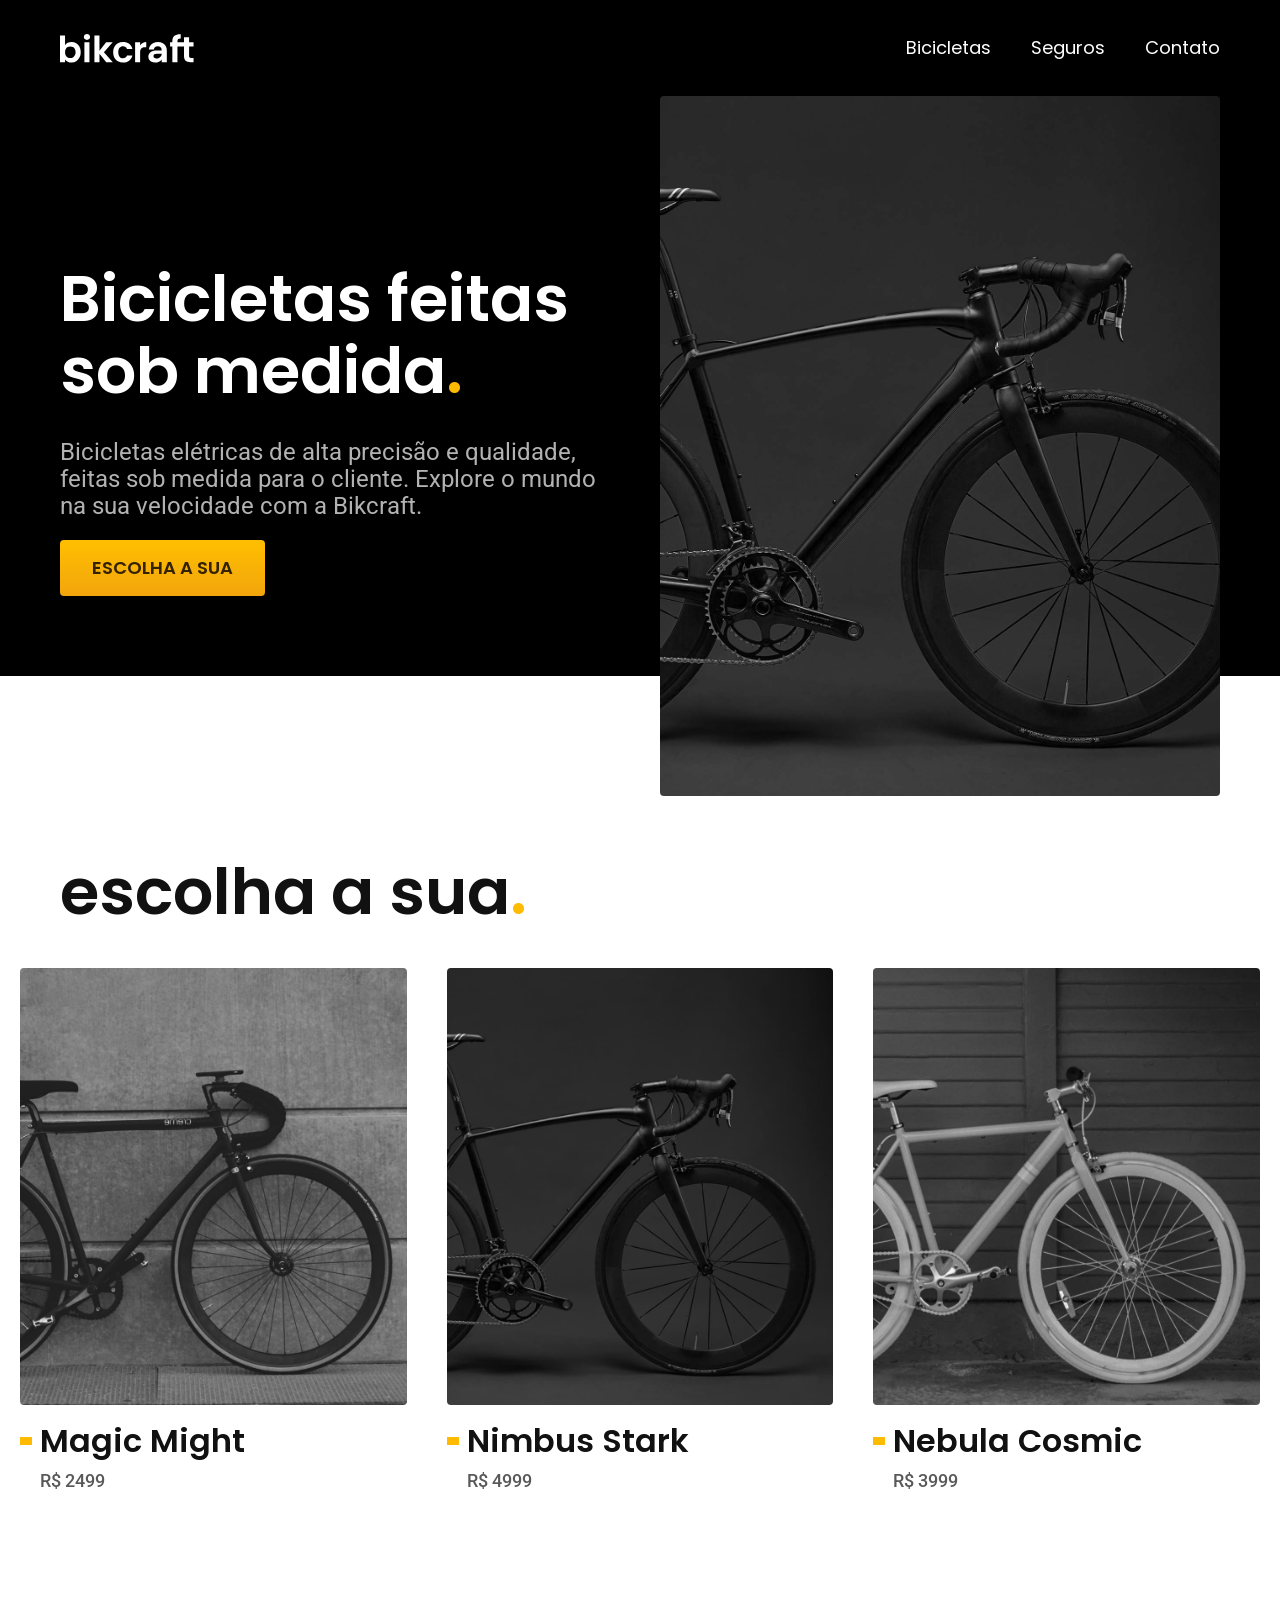
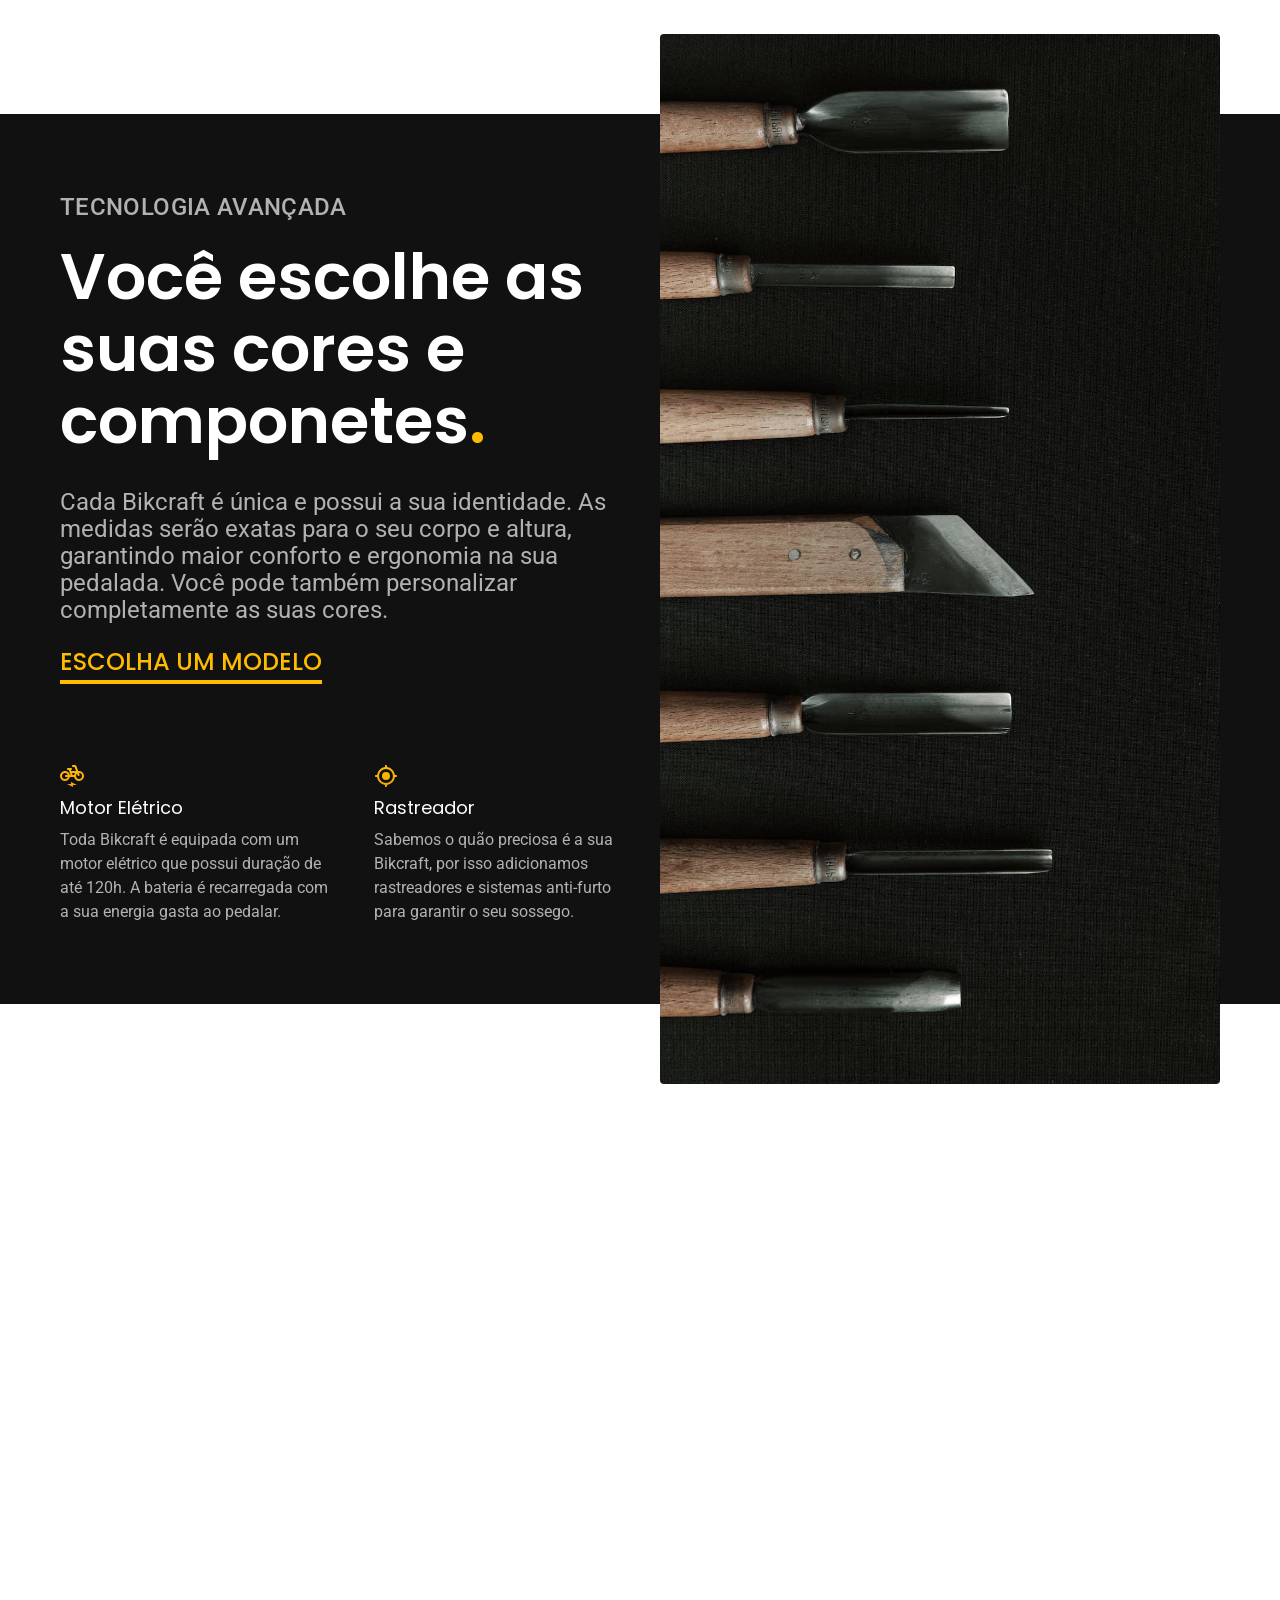
==== index.html @ 35b31c4a "algumas estilizacoes a mais e criacao de container + parte de tecnologia" ====
<!DOCTYPE html>
<html lang="pt-br">

<head>
  <meta charset="UTF-8">
  <meta name="viewport" content="width=device-width, initial-scale=1.0">
  <title>Bikcraft - Projeto Final</title>
  <meta name="description" content="Bicicletas elétricas de alta precisão e qualidade,  feitas sob medida para o cliente. Explore o mundo na sua velocidade com a Bikcraft.">
  <link rel="stylesheet" href="./css/style.css">
  <link rel="preconnect" href="https://fonts.googleapis.com">
  <link rel="preconnect" href="https://fonts.gstatic.com" crossorigin>
  <link href="https://fonts.googleapis.com/css2?family=Poppins:wght@400;600&family=Roboto:wght@400;500&display=swap" rel="stylesheet">
</head>

<body>
  <header class="header-bg">
    <div class="header container">
      <a href="./">
        <img src="./img/bikcraft.svg" alt="Bikcraft">
      </a>
      <nav aria-label="primaria">
        <ul class="header-menu font-1-m cor-0">
          <li><a href="./bicicletas.html">Bicicletas</a></li>
          <li><a href="./seguros.html">Seguros</a></li>
          <li><a href="./contato.html">Contato</a></li>
        </ul>
      </nav>
    </div>
  </header>
  <main class="introducao-bg">
    <div class="introducao container">
      <div class="introducao-conteudo">
        <h1 class="font-1-xxl cor-0">Bicicletas feitas sob medida<span class="cor-p1">.</span></h1>
        <p class="font-2-l cor-5">Bicicletas elétricas de alta precisão e qualidade, feitas sob medida para o cliente. Explore o mundo na sua velocidade com a Bikcraft.</p>
        <a class="botao" href="./bicicletas.html">Escolha a sua</a>
      </div>
      <div>
        <img src="./img/fotos/introducao.jpg" alt="Bicicleta eletrica preta">
      </div>
    </div>
  </main>
  <article class="bicicletas-lista">
    <h2 class="container font-1-xxl">escolha a sua<span class="cor-p1">.</span></h2>
    <ul>
      <li>
        <a href="./bicicletas/magic.html">
          <img src="/img/bicicletas/magic-home.jpg" alt="Bicicleta preta">
          <h3 class="font-1-xl">Magic Might</h3>
          <span class="font-2-m cor-8">R$ 2499</span>
        </a>
      </li>
      <li>
        <a href="./bicicletas/nimbus.html">
          <img src="/img/bicicletas/nimbus-home.jpg" alt="Bicicleta preta">
          <h3 class="font-1-xl">Nimbus Stark</h3>
          <span class="font-2-m cor-8">R$ 4999</span>
        </a>
      </li>
      <li>
        <a href="./bicicletas/nebula.html">
          <img src="/img/bicicletas/nebula-home.jpg" alt="Bicicleta branca">
          <h3 class="font-1-xl">Nebula Cosmic</h3>
          <span class="font-2-m cor-8">R$ 3999</span>
        </a>
      </li>
    </ul>
  </article>
  <article class="tecnologia-bg">
    <div class="tecnologia container">
      <div class="tecnologia-conteudo">
        <span class="font-2-l-b cor-5">Tecnologia avançada</span>
        <h2 class="font-1-xxl cor-0">Você escolhe as suas cores e componetes<span class="cor-p1">.</span></h2>
        <p class="font-2-l cor-5">Cada Bikcraft é única e possui a sua identidade. As medidas serão exatas para o seu corpo e altura, garantindo maior conforto e ergonomia na sua pedalada. Você pode também personalizar completamente as suas cores.</p>
        <a class="link" href="./bicicletas.html">Escolha um modelo</a>
        <div class="tecnologia-vantagens">
        <div>
          <img src="./img/icones/eletrica.svg" alt="">
          <h3 class="font-1-m cor-0">Motor Elétrico</h3>
          <p class="font-2-s cor-5">Toda Bikcraft é equipada com um motor elétrico que possui duração de até 120h. A bateria é recarregada com a sua energia gasta ao pedalar.</p>
        </div>
        <div>
          <img src="./img/icones/rastreador.svg" alt="">
          <h3 class="font-1-m cor-0">Rastreador</h3>
          <p class="font-2-s cor-5">Sabemos o quão preciosa é a sua Bikcraft, por isso adicionamos rastreadores e sistemas anti-furto para garantir o seu sossego.</p>
        </div>
        </div>
      </div>
      <div class="tecnologia-imagem">
        <img src="./img/fotos/tecnologia.jpg" alt="">
      </div>
    </div>

  </article>
</body>

</html>
---- css/style.css ----
@import "./global/global.css";
@import "./utilidades/tipografia.css";
@import "./utilidades/cores.css";

@import "./global/header.css";

/* Utilidades */
@import "./utilidades/componentes.css";

/* Home */
@import "./home/introducao.css";
@import "./home/tecnologia.css";

/* Bicicletas */
@import "./bicicletas/bicicletas-lista.css"
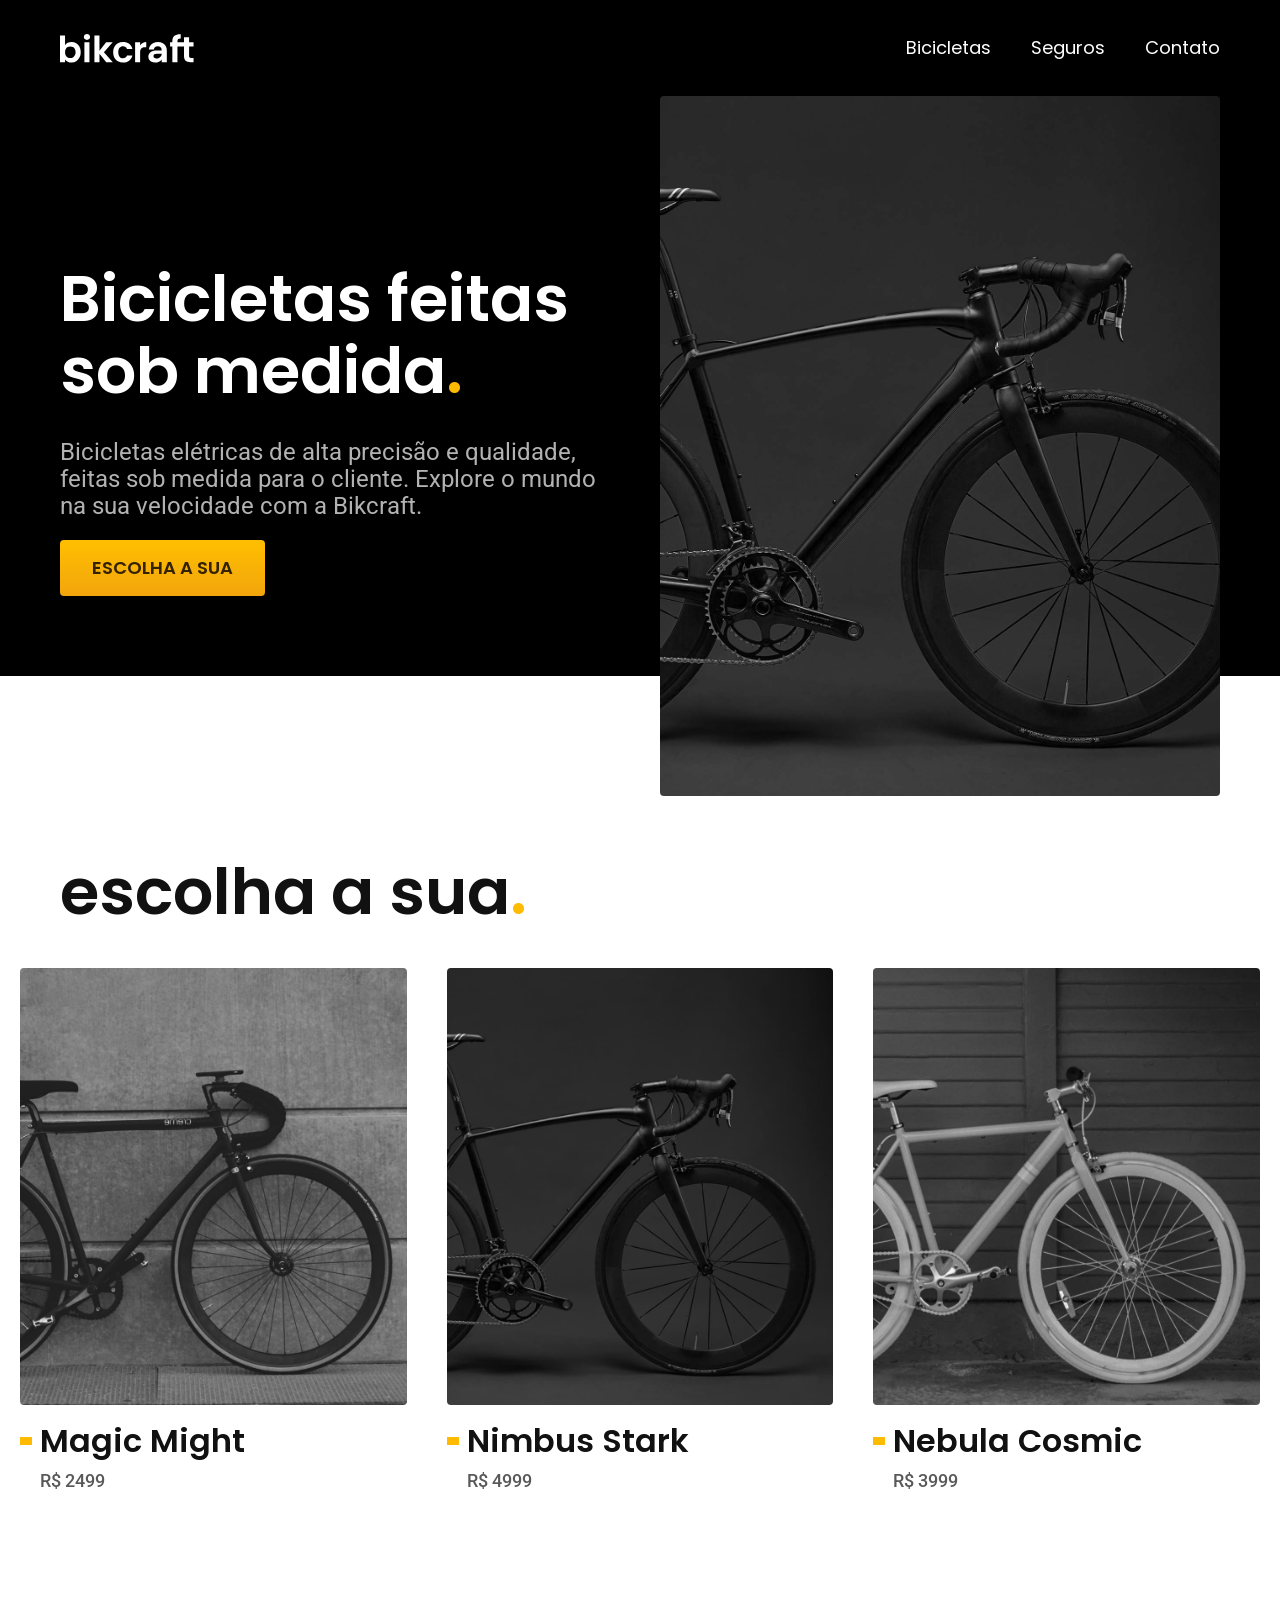
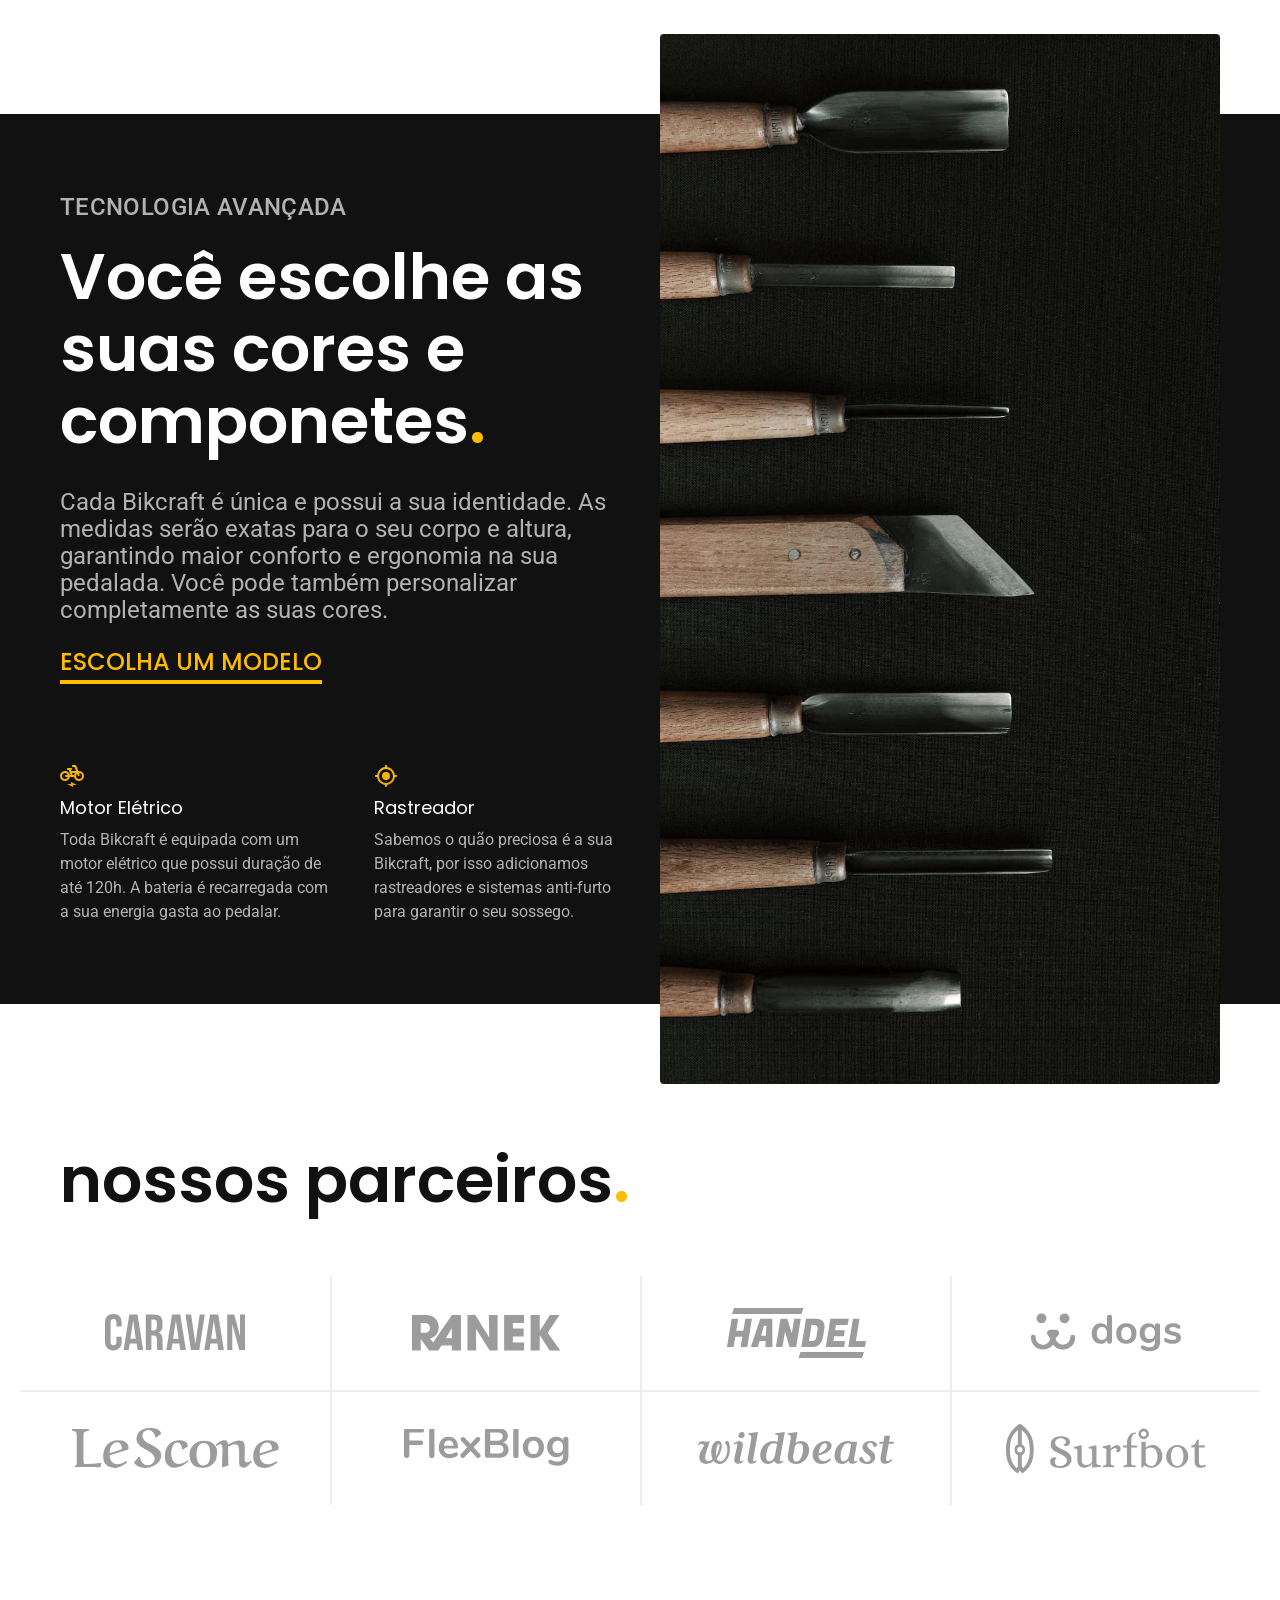
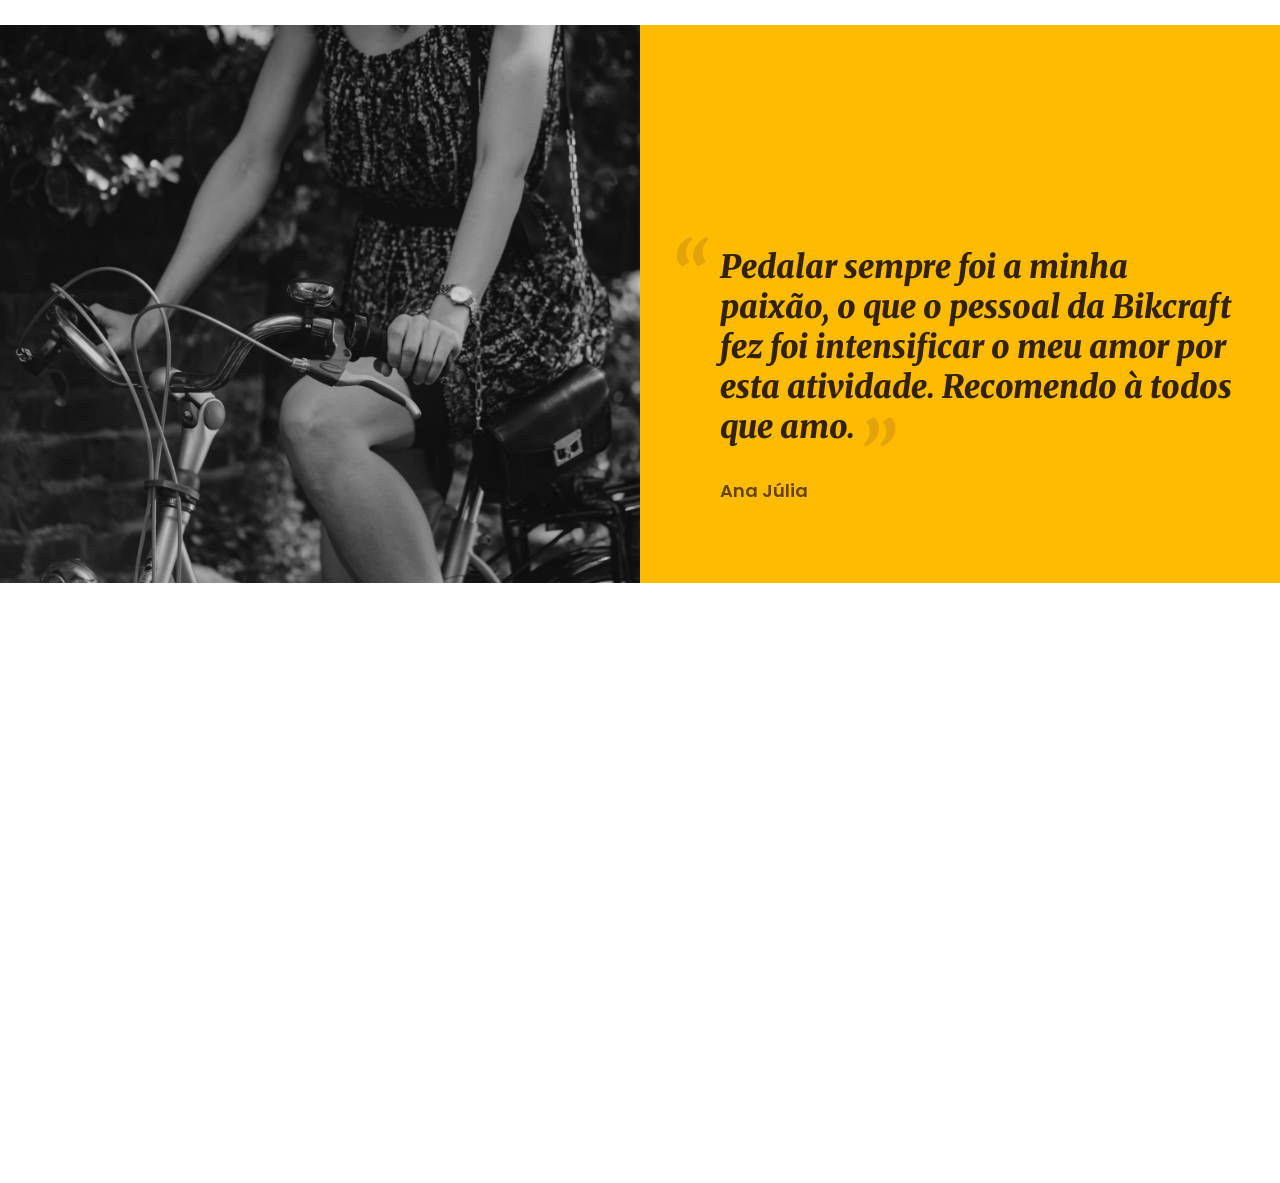
==== commit dd8a7a1f: "parceiros + depoimento" ====
--- a/index.html
+++ b/index.html
@@ -9,7 +9,7 @@
   <link rel="stylesheet" href="./css/style.css">
   <link rel="preconnect" href="https://fonts.googleapis.com">
   <link rel="preconnect" href="https://fonts.gstatic.com" crossorigin>
-  <link href="https://fonts.googleapis.com/css2?family=Poppins:wght@400;600&family=Roboto:wght@400;500&display=swap" rel="stylesheet">
+  <link href="https://fonts.googleapis.com/css2?family=Poppins:wght@400;600&family=Roboto:wght@400;500&family=Merriweather:ital,opsz,wght@1,18..144,900&display=swap" rel="stylesheet">
 </head>
 
 <body>
@@ -73,24 +73,47 @@
         <p class="font-2-l cor-5">Cada Bikcraft é única e possui a sua identidade. As medidas serão exatas para o seu corpo e altura, garantindo maior conforto e ergonomia na sua pedalada. Você pode também personalizar completamente as suas cores.</p>
         <a class="link" href="./bicicletas.html">Escolha um modelo</a>
         <div class="tecnologia-vantagens">
-        <div>
-          <img src="./img/icones/eletrica.svg" alt="">
-          <h3 class="font-1-m cor-0">Motor Elétrico</h3>
-          <p class="font-2-s cor-5">Toda Bikcraft é equipada com um motor elétrico que possui duração de até 120h. A bateria é recarregada com a sua energia gasta ao pedalar.</p>
-        </div>
-        <div>
-          <img src="./img/icones/rastreador.svg" alt="">
-          <h3 class="font-1-m cor-0">Rastreador</h3>
-          <p class="font-2-s cor-5">Sabemos o quão preciosa é a sua Bikcraft, por isso adicionamos rastreadores e sistemas anti-furto para garantir o seu sossego.</p>
-        </div>
+          <div>
+            <img src="./img/icones/eletrica.svg" alt="">
+            <h3 class="font-1-m cor-0">Motor Elétrico</h3>
+            <p class="font-2-s cor-5">Toda Bikcraft é equipada com um motor elétrico que possui duração de até 120h. A bateria é recarregada com a sua energia gasta ao pedalar.</p>
+          </div>
+          <div>
+            <img src="./img/icones/rastreador.svg" alt="">
+            <h3 class="font-1-m cor-0">Rastreador</h3>
+            <p class="font-2-s cor-5">Sabemos o quão preciosa é a sua Bikcraft, por isso adicionamos rastreadores e sistemas anti-furto para garantir o seu sossego.</p>
+          </div>
         </div>
       </div>
       <div class="tecnologia-imagem">
         <img src="./img/fotos/tecnologia.jpg" alt="">
       </div>
     </div>
-
   </article>
+  <section class="parceiros" aria-label="Nossos Parceiros">
+    <h2 class="container font-1-xxl">nossos parceiros<span class="cor-p1">.</span></h2>
+    <ul>
+      <li><img src="./img/parceiros/caravan.svg" alt="caravan"></li>
+      <li><img src="./img/parceiros/ranek.svg" alt="ranek"></li>
+      <li><img src="./img/parceiros/handel.svg" alt="handel"></li>
+      <li><img src="./img/parceiros/dogs.svg" alt="dogs"></li>
+      <li><img src="./img/parceiros/lescone.svg" alt="lescone."></li>
+      <li><img src="./img/parceiros/flexblog.svg" alt="flexblog"></li>
+      <li><img src="./img/parceiros/wildbeast.svg" alt="wildbeast"></li>
+      <li><img src="./img/parceiros/surfbot.svg" alt="surfbot"></li>
+    </ul>
+  </section>
+  <section class="depoimento" aria-label="Depoimento">
+    <div>
+      <img src="./img/fotos/depoimento.jpg" alt="Pessoa pedalando uma bicicleta bikcraft">
+    </div>
+    <div class="depoimento-conteudo">
+      <blockquote class="font-1-xl cor-p5">
+        <p>Pedalar sempre foi a minha paixão, o que o pessoal da Bikcraft fez foi intensificar o meu amor por esta atividade. Recomendo à todos que amo.</p>
+      </blockquote>
+      <span class="font-1-m-b cor-p4">Ana Júlia</span>
+    </div>
+  </section>
 </body>
 
 </html>
--- a/css/style.css
+++ b/css/style.css
@@ -10,6 +10,8 @@
 /* Home */
 @import "./home/introducao.css";
 @import "./home/tecnologia.css";
+@import "./home/parceiros.css";
+@import "./home/depoimento.css";
 
 /* Bicicletas */
-@import "./bicicletas/bicicletas-lista.css"+@import "./bicicletas/bicicletas-lista.css";
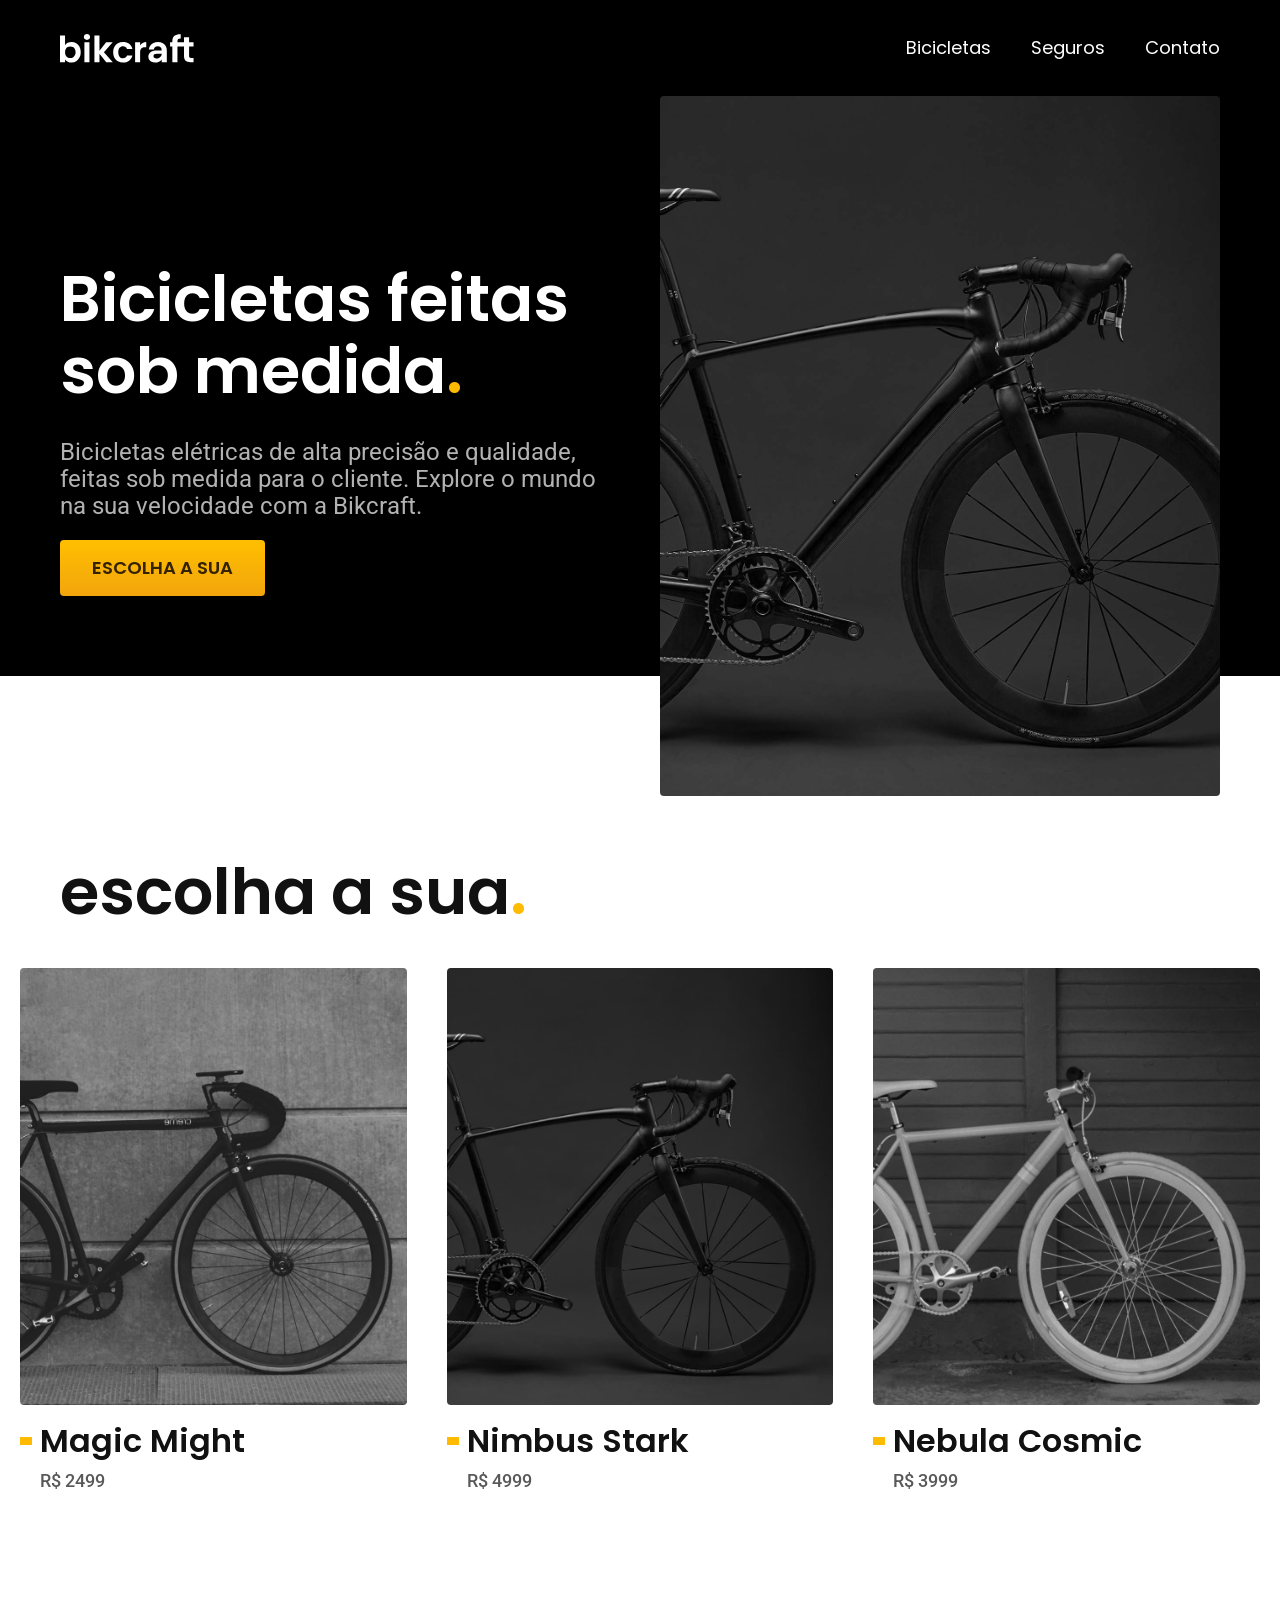
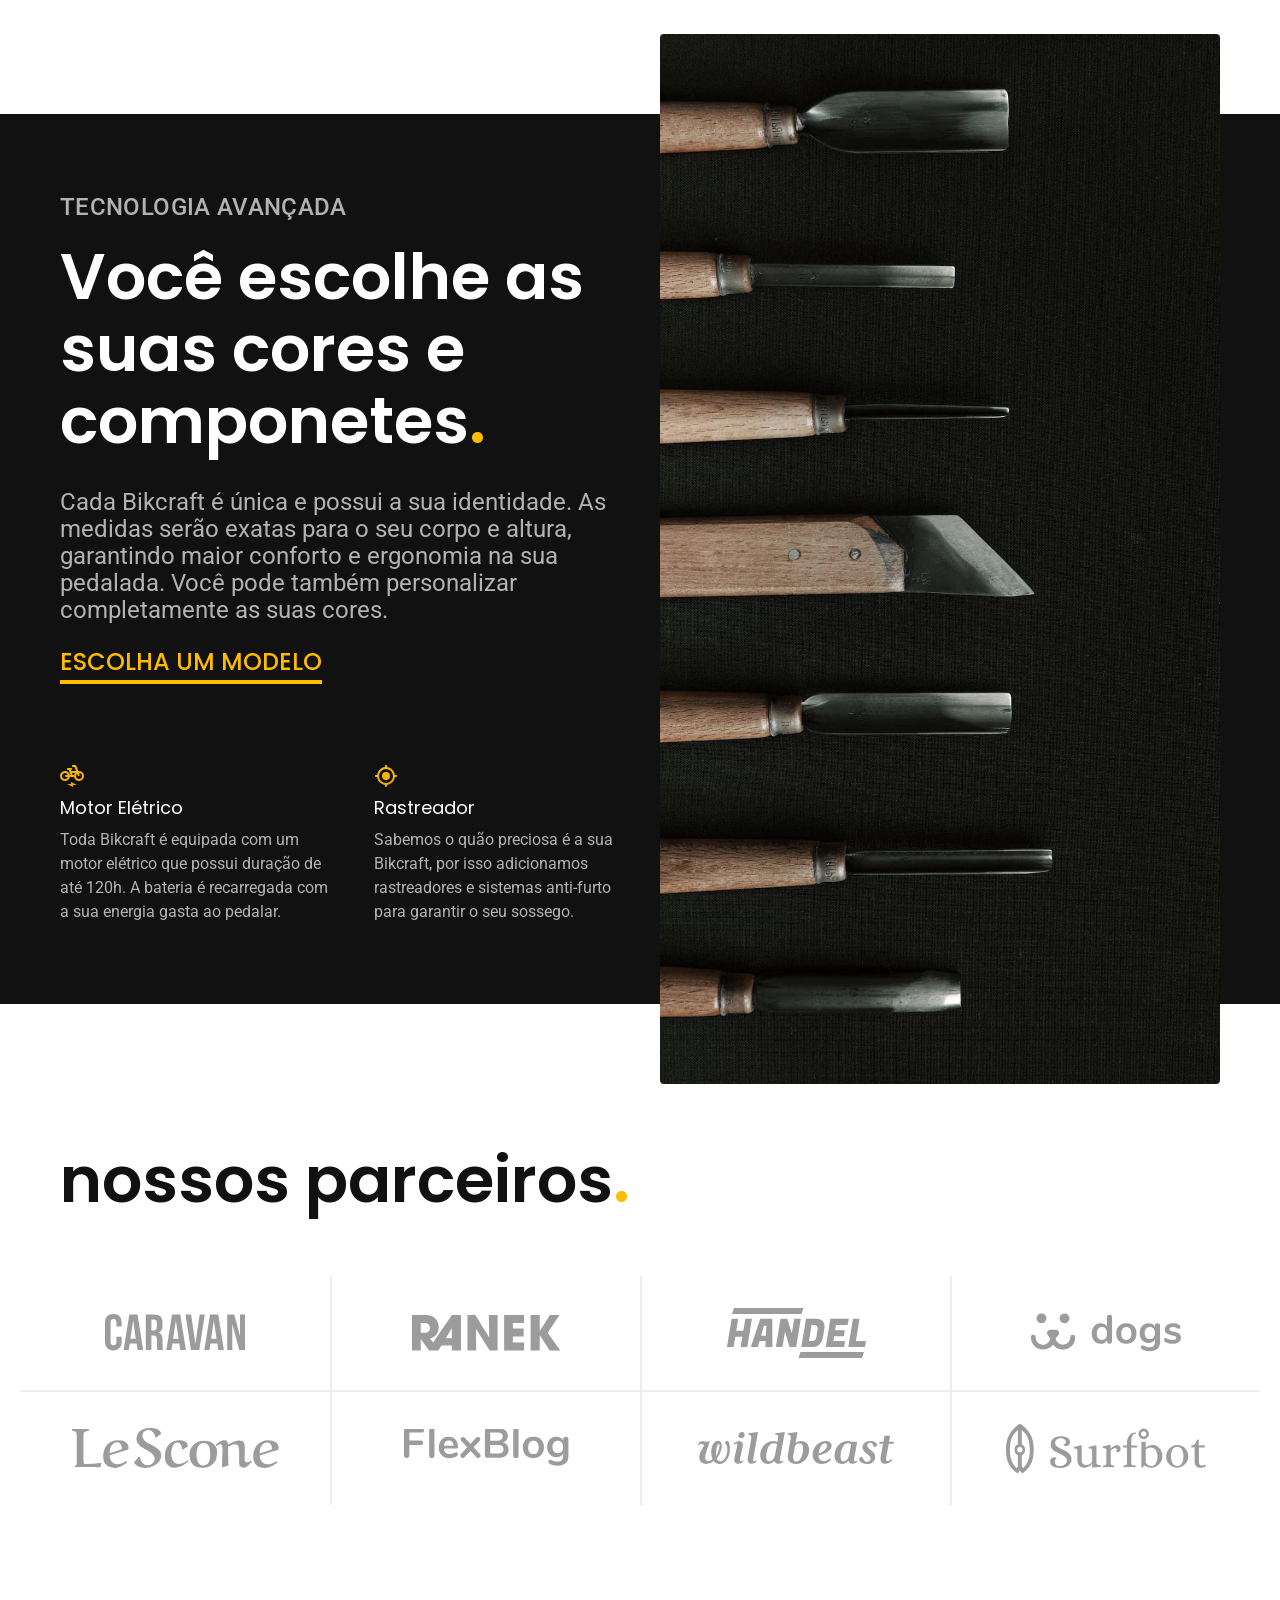
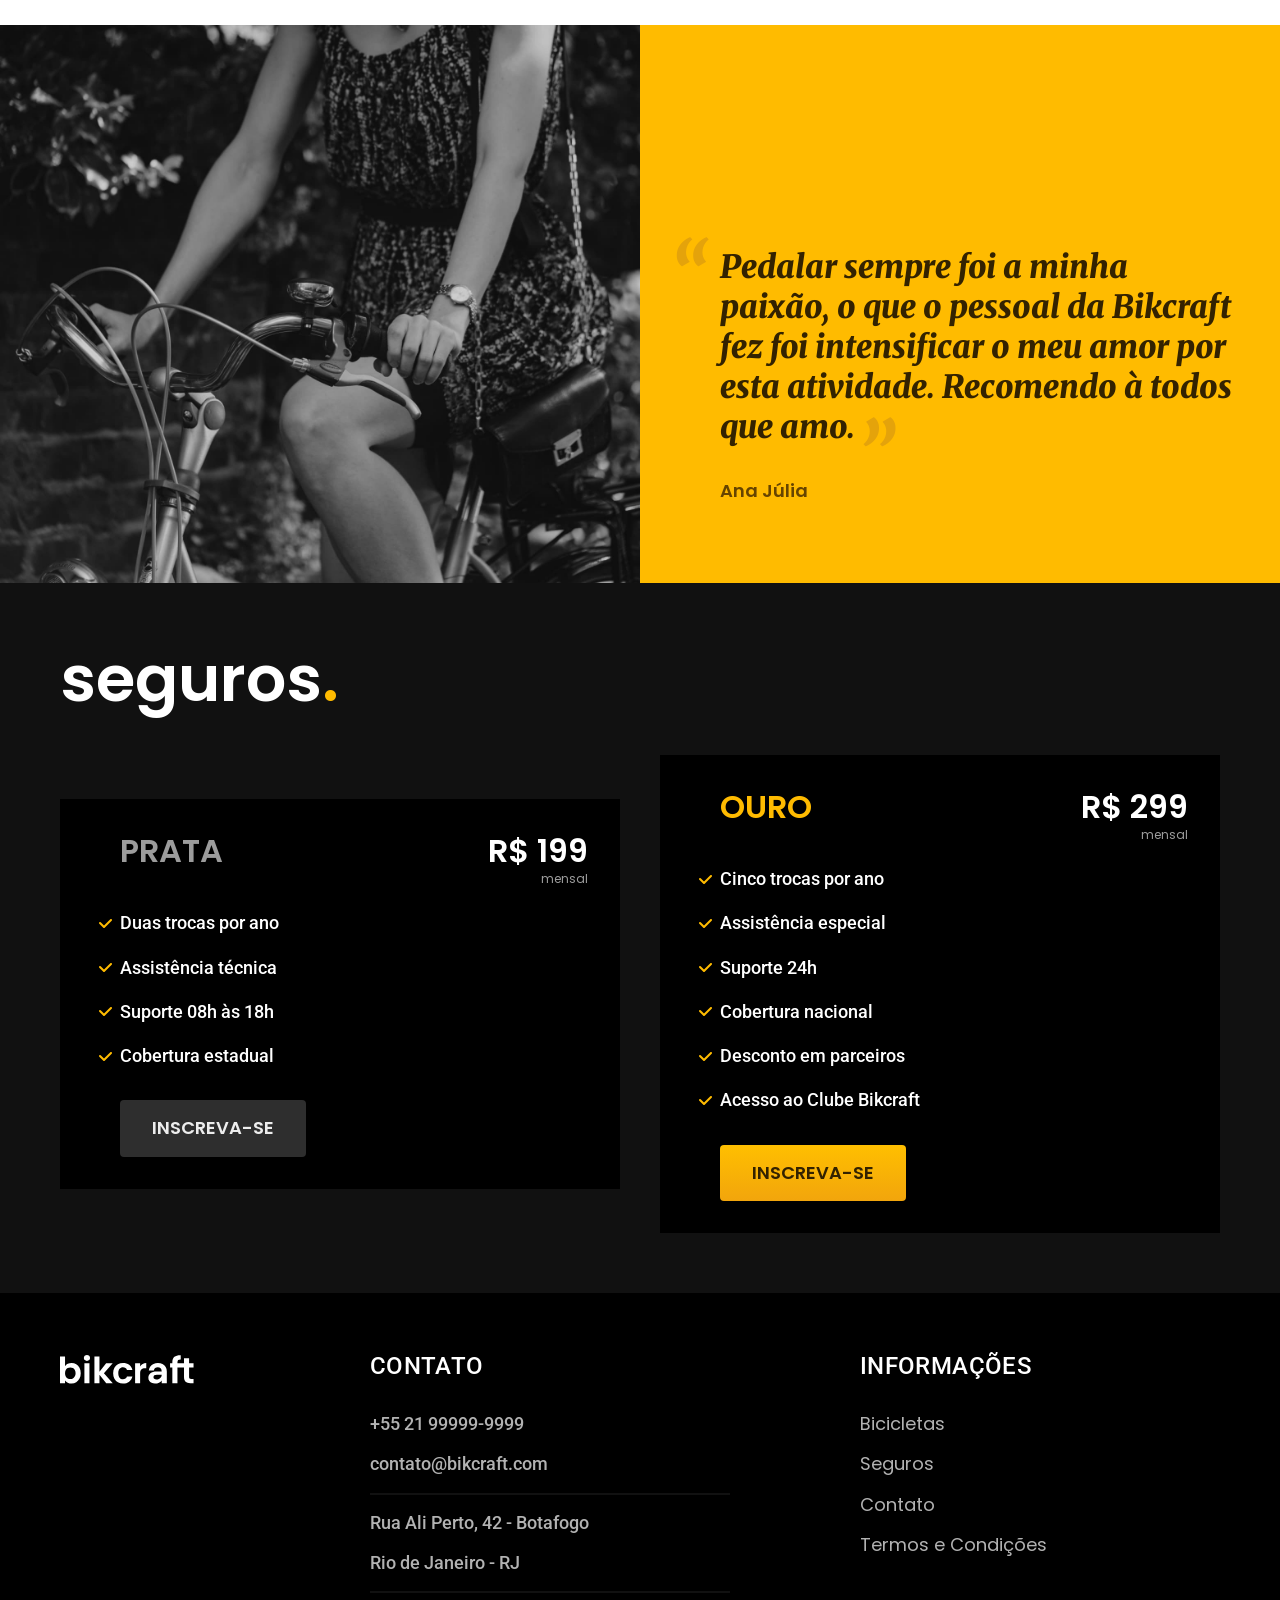
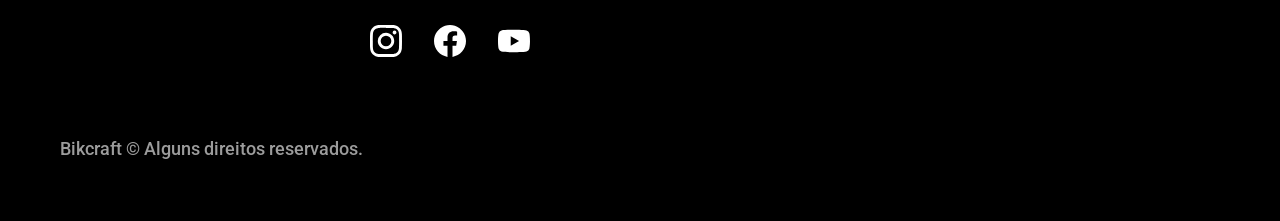
==== commit a6c59657: "finalizacao da pagina home e estilizacoes extras" ====
--- a/index.html
+++ b/index.html
@@ -114,6 +114,67 @@
       <span class="font-1-m-b cor-p4">Ana Júlia</span>
     </div>
   </section>
+  <article class="seguros-bg">
+    <div class="seguros container">
+      <h2 class="font-1-xxl cor-0">seguros<span class="cor-p1">.</span></h2>
+      <div class="seguros-item">
+        <h3 class="font-1-xl cor-6">PRATA</h3>
+        <span class="font-1-xl cor-0">R$ 199 <span class="font-1-xs cor-6">mensal</span></span>
+        <ul class="font-2-m cor-0">
+          <li>Duas trocas por ano</li>
+          <li>Assistência técnica</li>
+          <li>Suporte 08h às 18h</li>
+          <li>Cobertura estadual</li>
+        </ul>
+        <a class="botao secundario" href="./orcamento.html">Inscreva-se</a>
+      </div>
+      <div class="seguros-item">
+        <h3 class="font-1-xl cor-p1">OURO</h3>
+        <span class="font-1-xl cor-0">R$ 299 <span class="font-1-xs cor-6">mensal</span></span>
+        <ul class="font-2-m cor-0">
+          <li>Cinco trocas por ano</li>
+          <li>Assistência especial</li>
+          <li>Suporte 24h</li>
+          <li>Cobertura nacional</li>
+          <li>Desconto em parceiros</li>
+          <li>Acesso ao Clube Bikcraft</li>
+        </ul>
+        <a class="botao" href="./orcamento.html">Inscreva-se</a>
+      </div>
+    </div>
+  </article>
+  <footer class="footer-bg">
+    <div class="footer container">
+      <img src="./img/bikcraft.svg" alt="">
+      <div class="footer-contato">
+        <h3 class="font-2-l-b cor-0">Contato</h3>
+        <ul class="font-2-m cor-5">
+          <li><a href="tel:+5521999999999">+55 21 99999-9999</a></li>
+          <li><a href="mailto:contato@bikcraft.com">contato@bikcraft.com</a></li>
+          <li>Rua Ali Perto, 42 - Botafogo</li>
+          <li>Rio de Janeiro - RJ</li>
+        </ul>
+        <div class="footer-redes">
+          <a href="./"><img src="./img/redes/instagram.svg" alt=""></a>
+          <a href="./"><img src="./img/redes/facebook.svg" alt=""></a>
+          <a href="./"><img src="./img/redes/youtube.svg" alt=""></a>
+          </a>
+        </div>
+      </div>
+      <div class="footer-informacoes">
+        <h3 class="font-2-l-b cor-0">Informações</h3>
+        <nav>
+          <ul class="font-1-m cor-5">
+            <li><a href="./bicicletas.html">Bicicletas</a></li>
+            <li><a href="./seguros.html">Seguros</a></li>
+            <li><a href="./contato.html">Contato</a></li>
+            <li><a href="./termos.html">Termos e Condições</a></li>
+          </ul>
+        </nav>
+      </div>
+      <p class="footer-copy font-2-m cor-6">Bikcraft © Alguns direitos reservados.</p>
+    </div>
+  </footer>
 </body>
 
 </html>
--- a/css/style.css
+++ b/css/style.css
@@ -3,6 +3,7 @@
 @import "./utilidades/cores.css";
 
 @import "./global/header.css";
+@import "./global/footer.css";
 
 /* Utilidades */
 @import "./utilidades/componentes.css";
@@ -15,3 +16,6 @@
 
 /* Bicicletas */
 @import "./bicicletas/bicicletas-lista.css";
+
+/* Seguros */
+@import "./seguros/seguros.css";
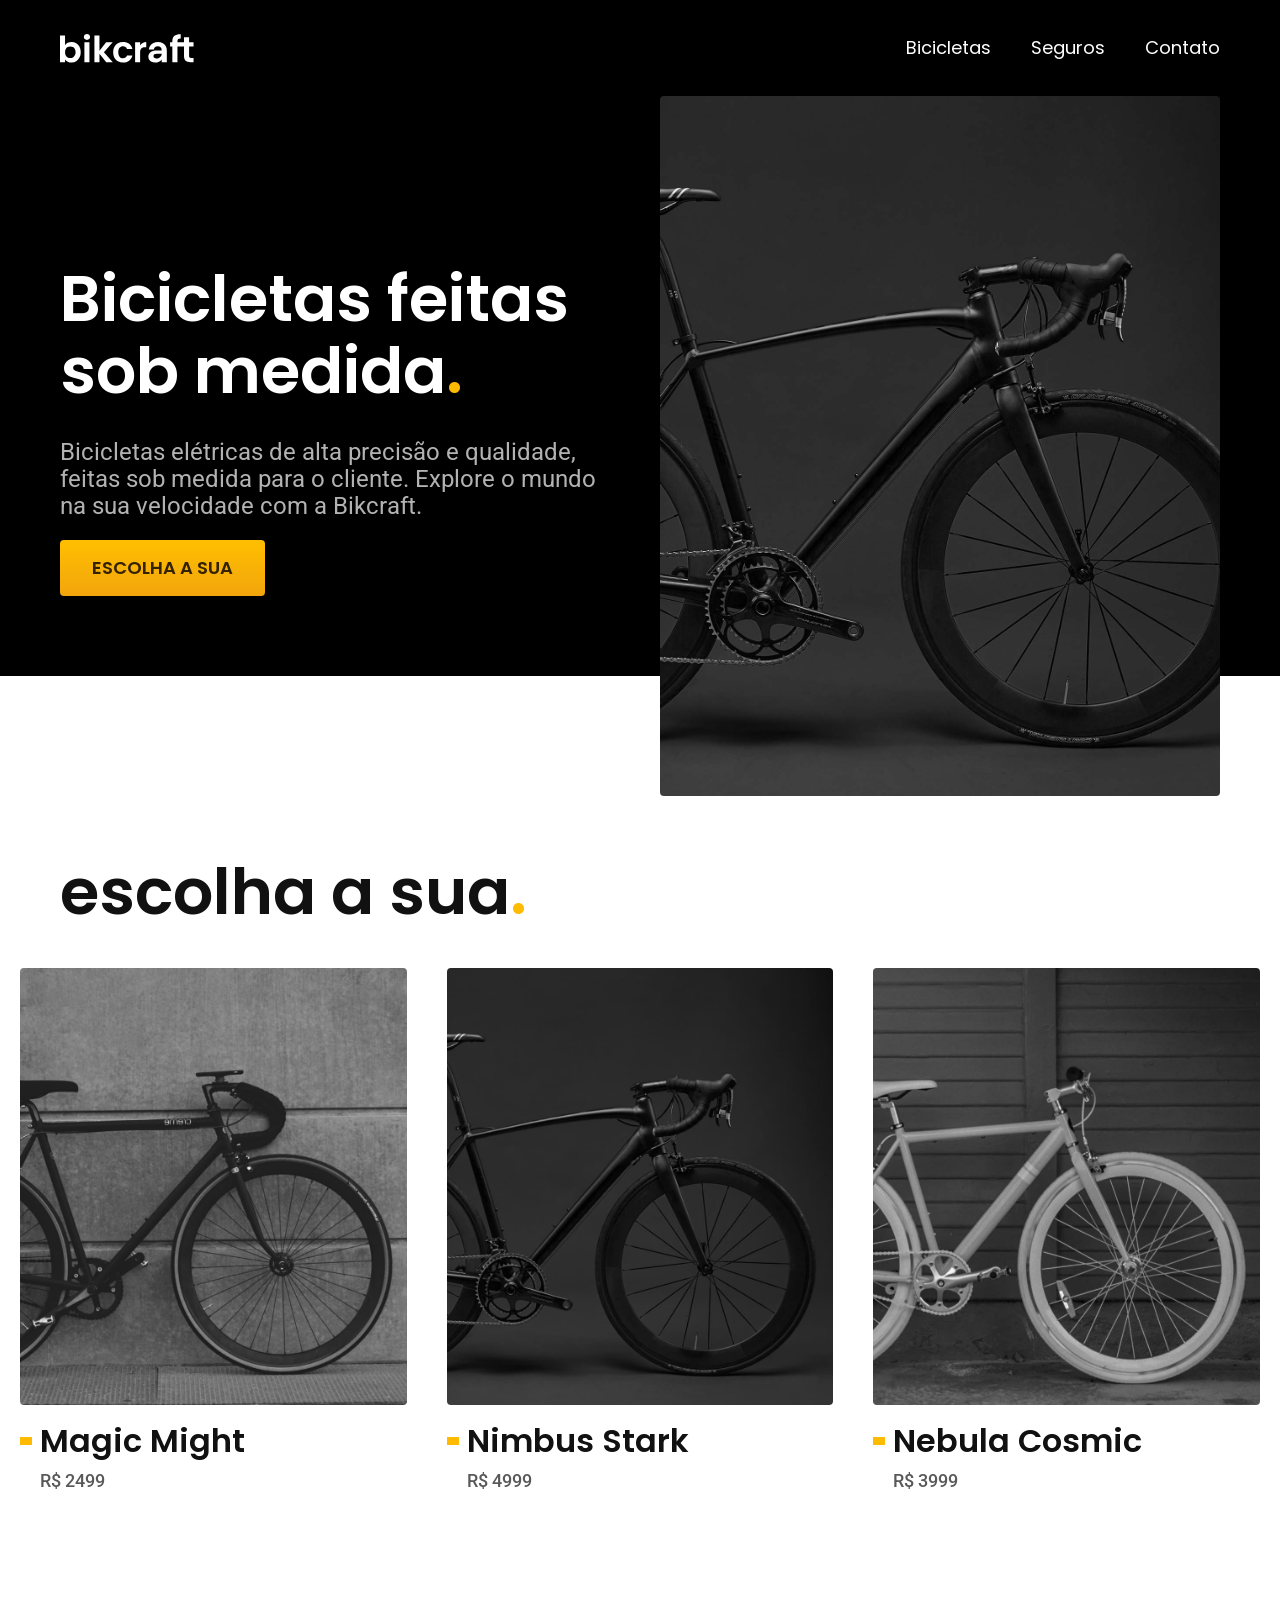
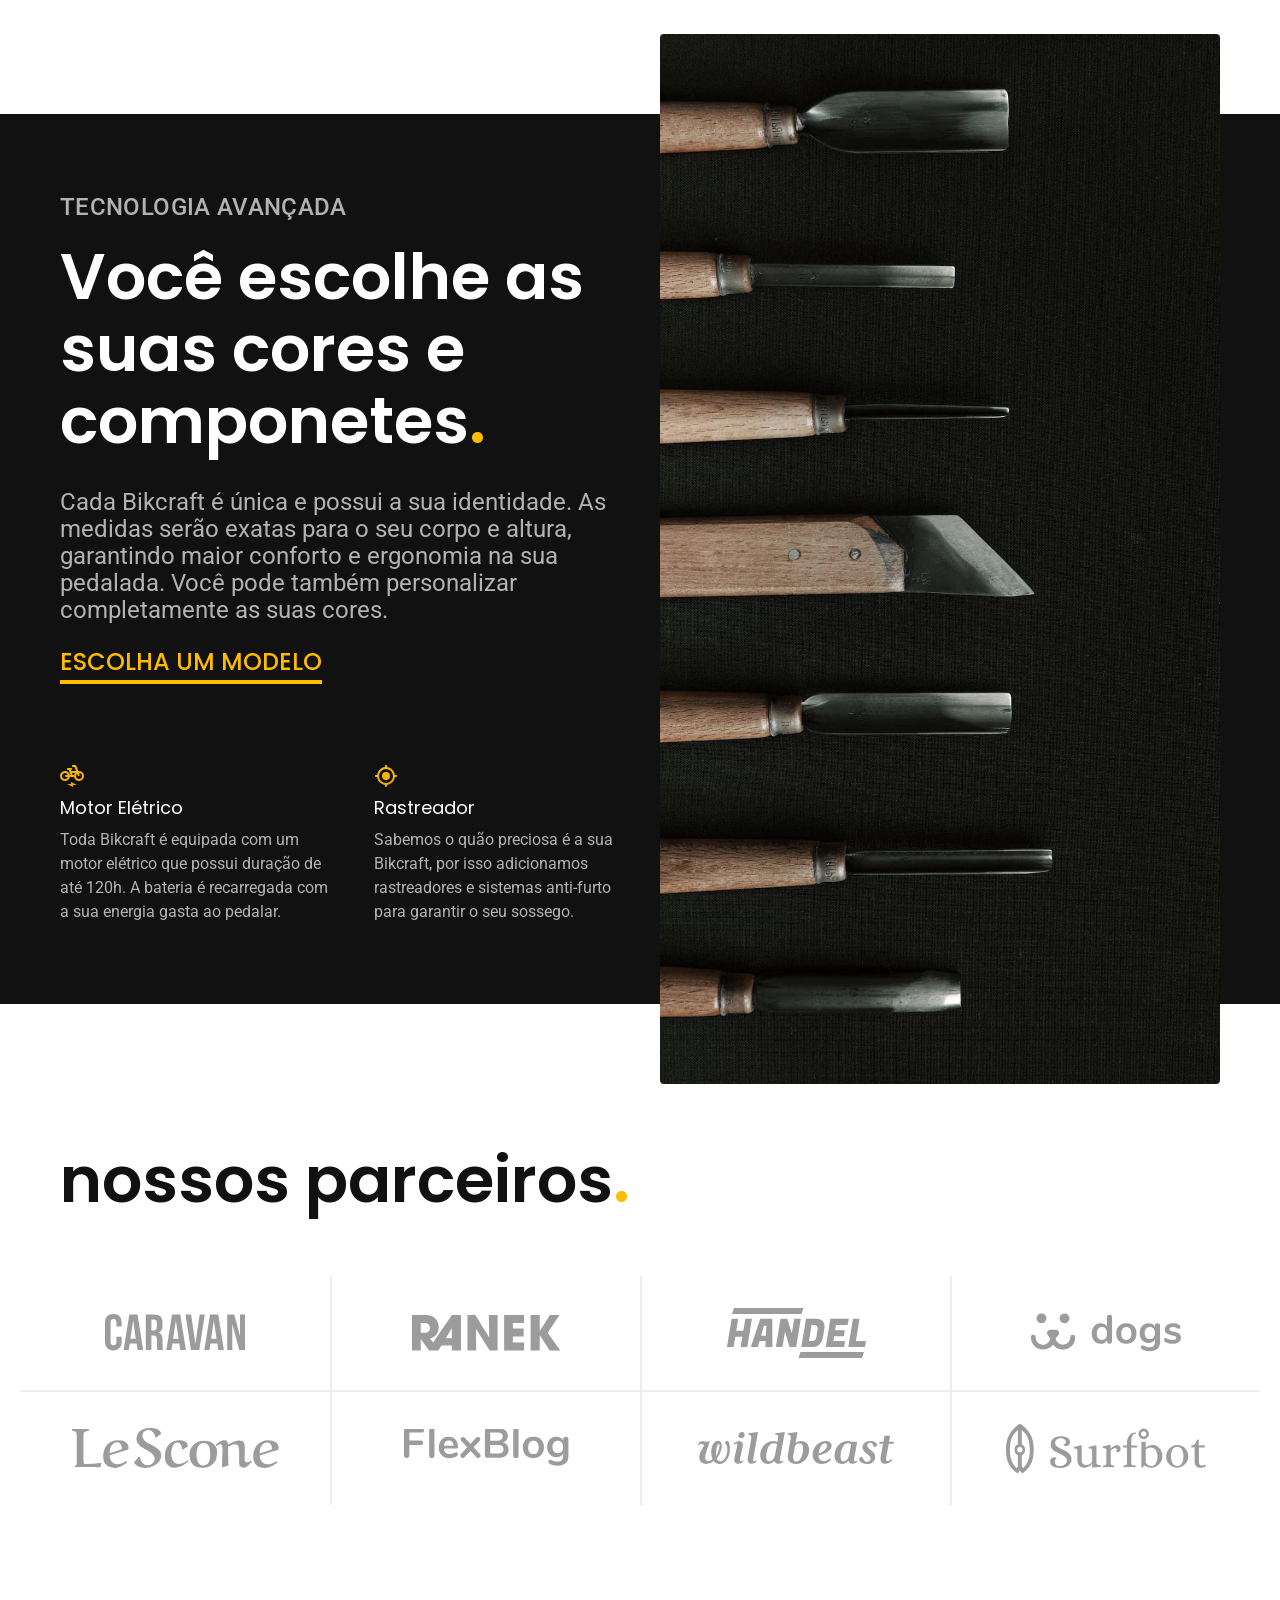
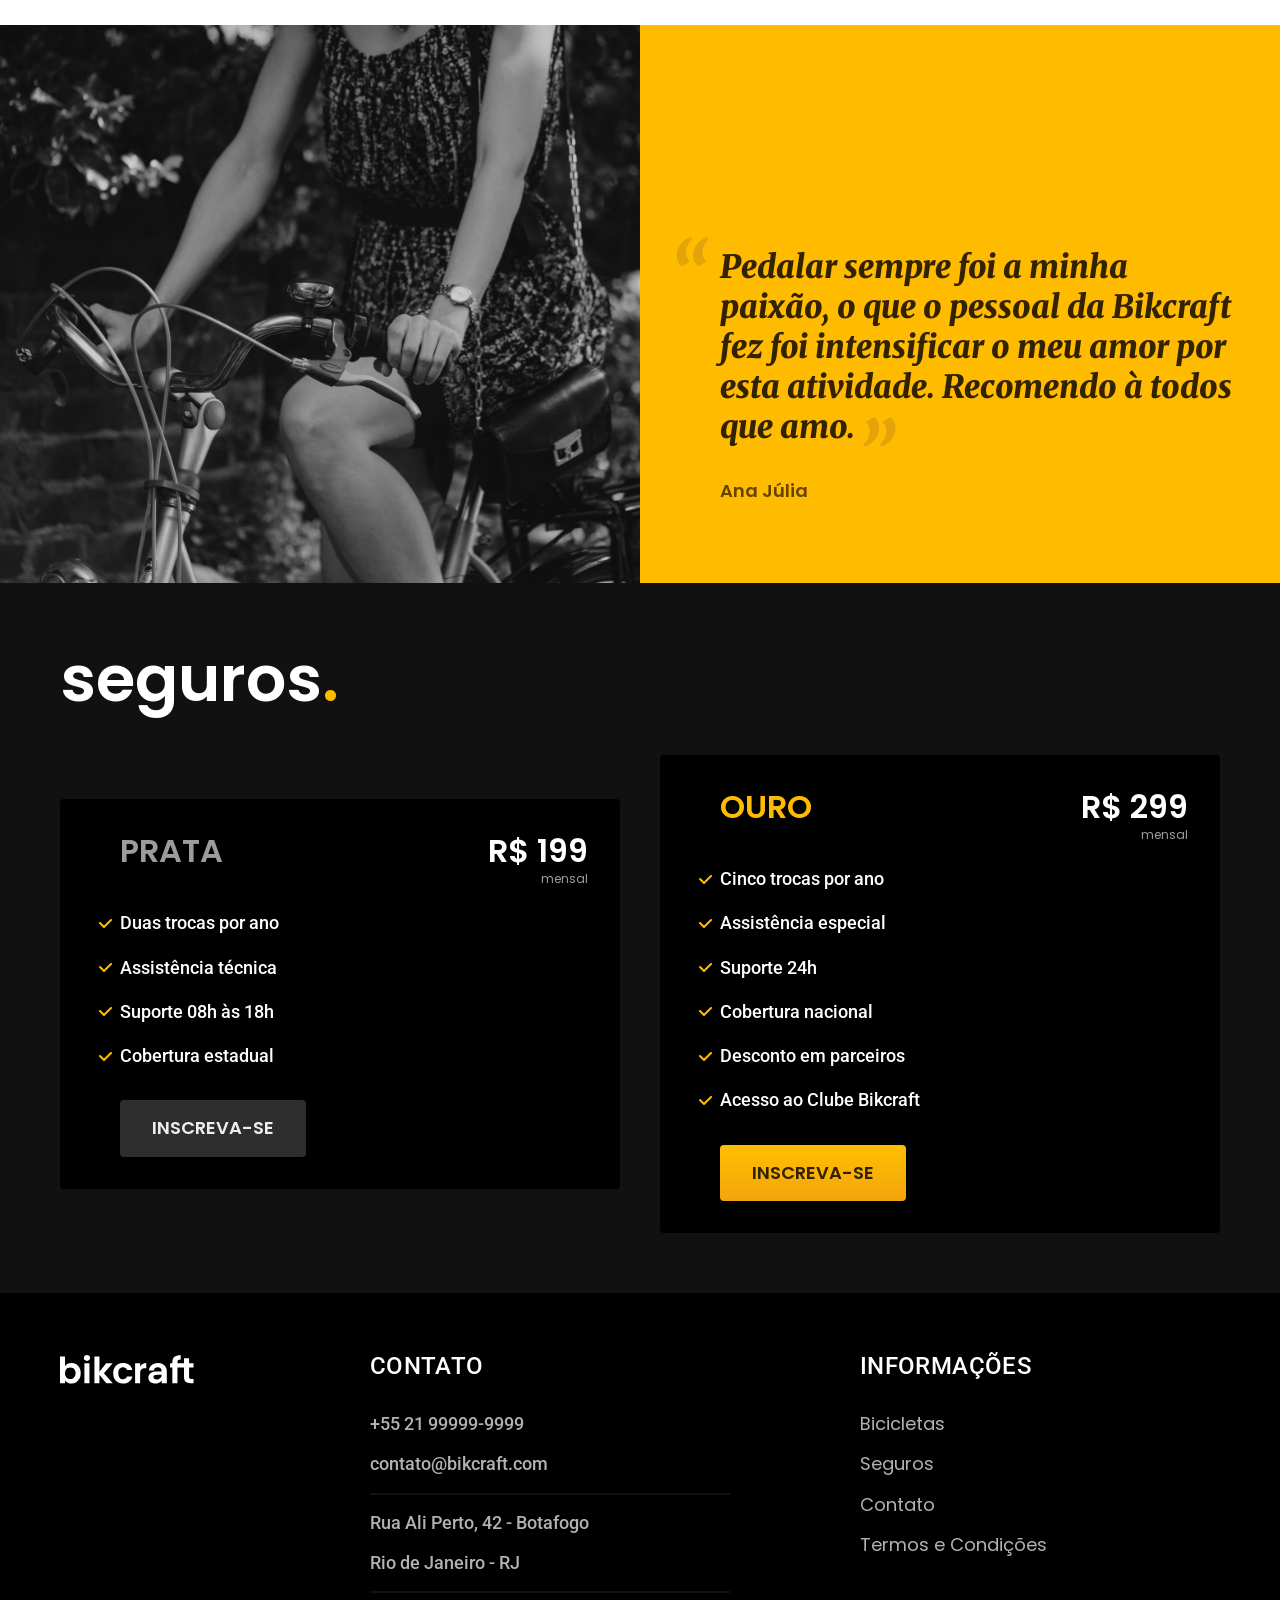
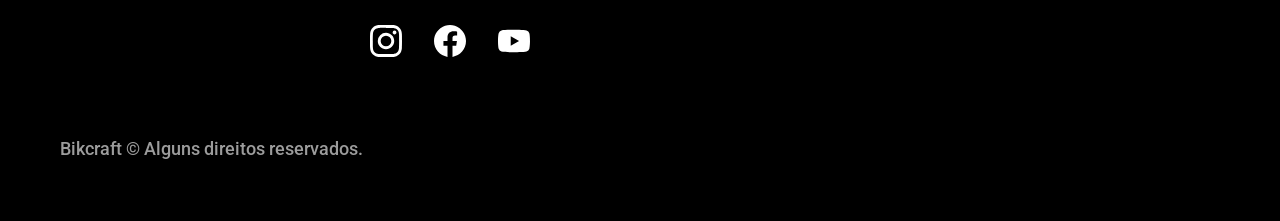
==== commit 087873b8: "adicao de pagina nova e correcao de um a que estava excedente no fechamento e estilizacoes extras" ====
--- a/index.html
+++ b/index.html
@@ -4,7 +4,7 @@
 <head>
   <meta charset="UTF-8">
   <meta name="viewport" content="width=device-width, initial-scale=1.0">
-  <title>Bikcraft - Projeto Final</title>
+  <title>Bikcraft</title>
   <meta name="description" content="Bicicletas elétricas de alta precisão e qualidade,  feitas sob medida para o cliente. Explore o mundo na sua velocidade com a Bikcraft.">
   <link rel="stylesheet" href="./css/style.css">
   <link rel="preconnect" href="https://fonts.googleapis.com">
@@ -158,7 +158,6 @@
           <a href="./"><img src="./img/redes/instagram.svg" alt=""></a>
           <a href="./"><img src="./img/redes/facebook.svg" alt=""></a>
           <a href="./"><img src="./img/redes/youtube.svg" alt=""></a>
-          </a>
         </div>
       </div>
       <div class="footer-informacoes">
--- a/css/style.css
+++ b/css/style.css
@@ -7,6 +7,7 @@
 
 /* Utilidades */
 @import "./utilidades/componentes.css";
+@import "./utilidades/formulario.css";
 
 /* Home */
 @import "./home/introducao.css";
@@ -16,6 +17,21 @@
 
 /* Bicicletas */
 @import "./bicicletas/bicicletas-lista.css";
+@import "./bicicletas/bicicletas.css";
+
+/* Bicicleta-interna */
+@import "./bicicleta/bicicleta.css";
+@import "./bicicleta/seguro.css";
 
 /* Seguros */
 @import "./seguros/seguros.css";
+@import "./seguros/vantagens.css";
+@import "./seguros/perguntas.css";
+
+/* Contato */
+@import "./contato/contato.css";
+@import "./contato/lojas.css";
+@import "./contato/formulario.css";
+
+/* Termos */
+@import "./termos/termos.css";
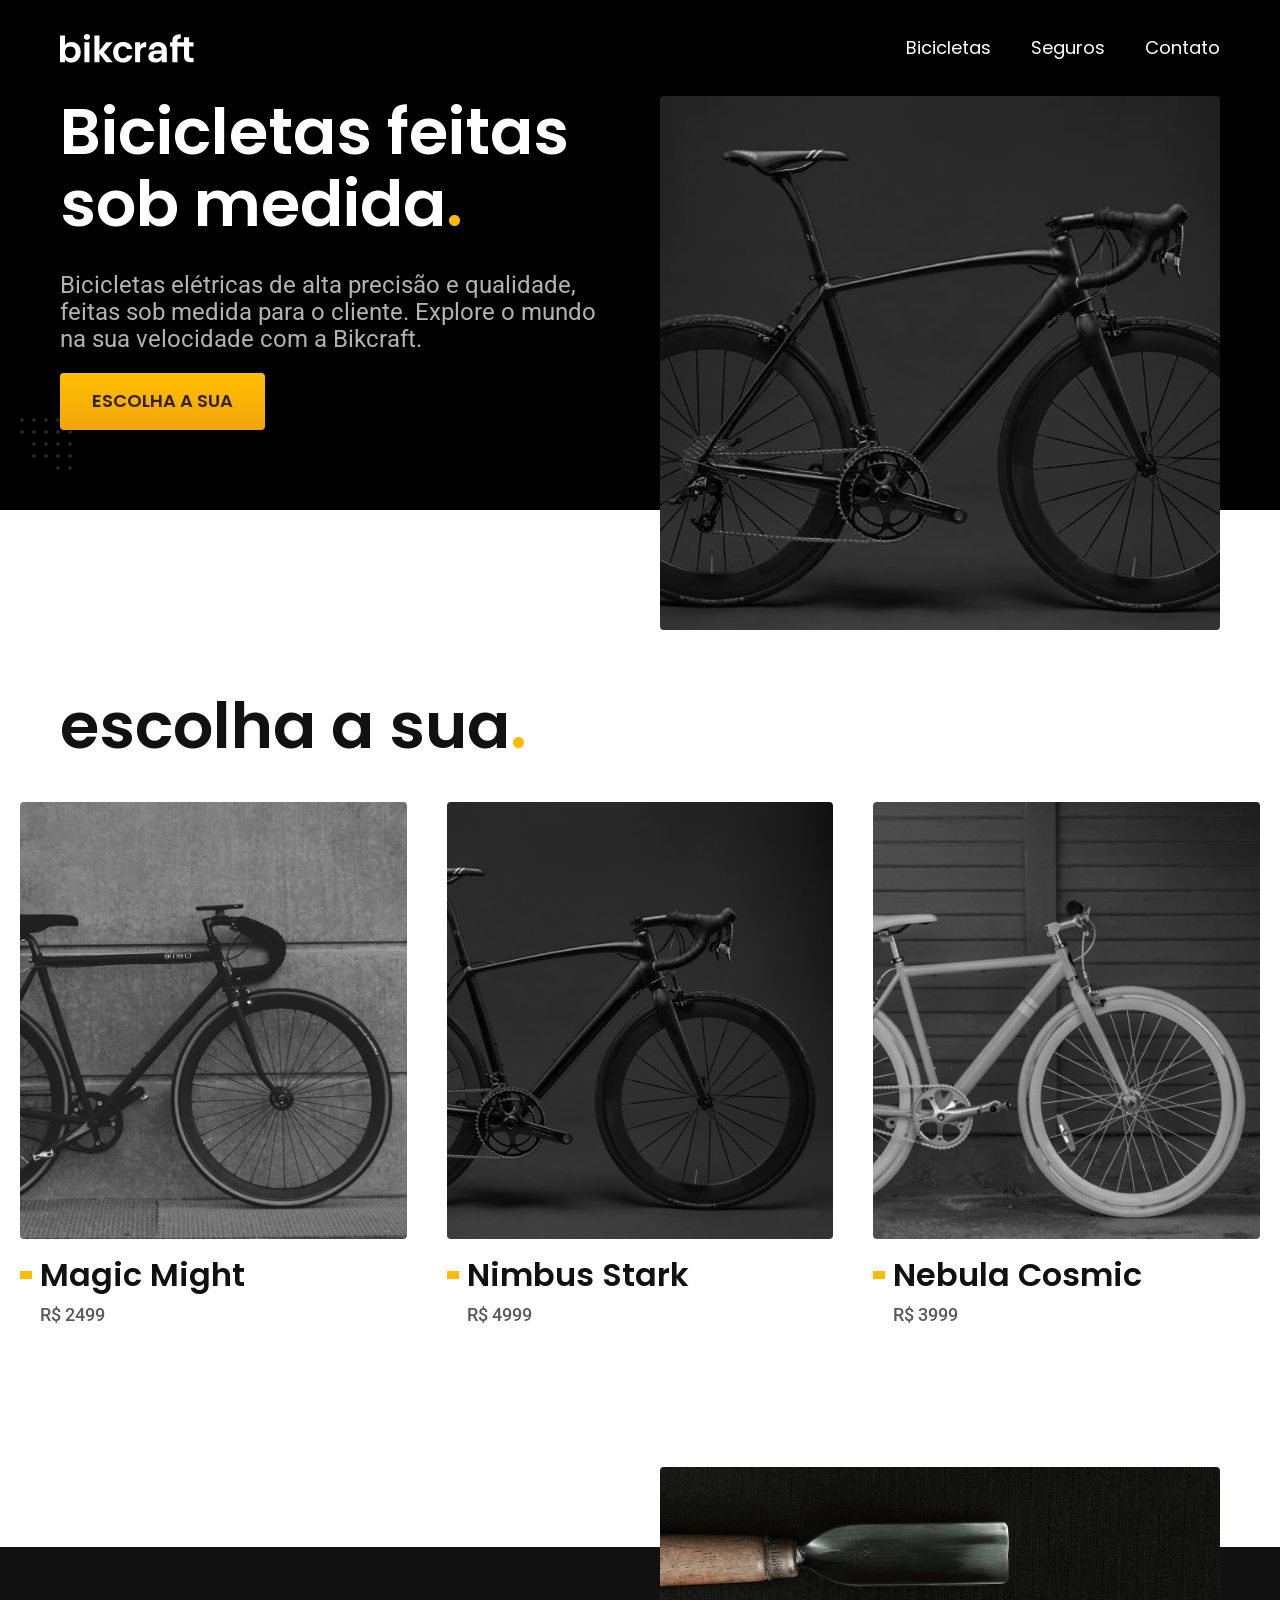
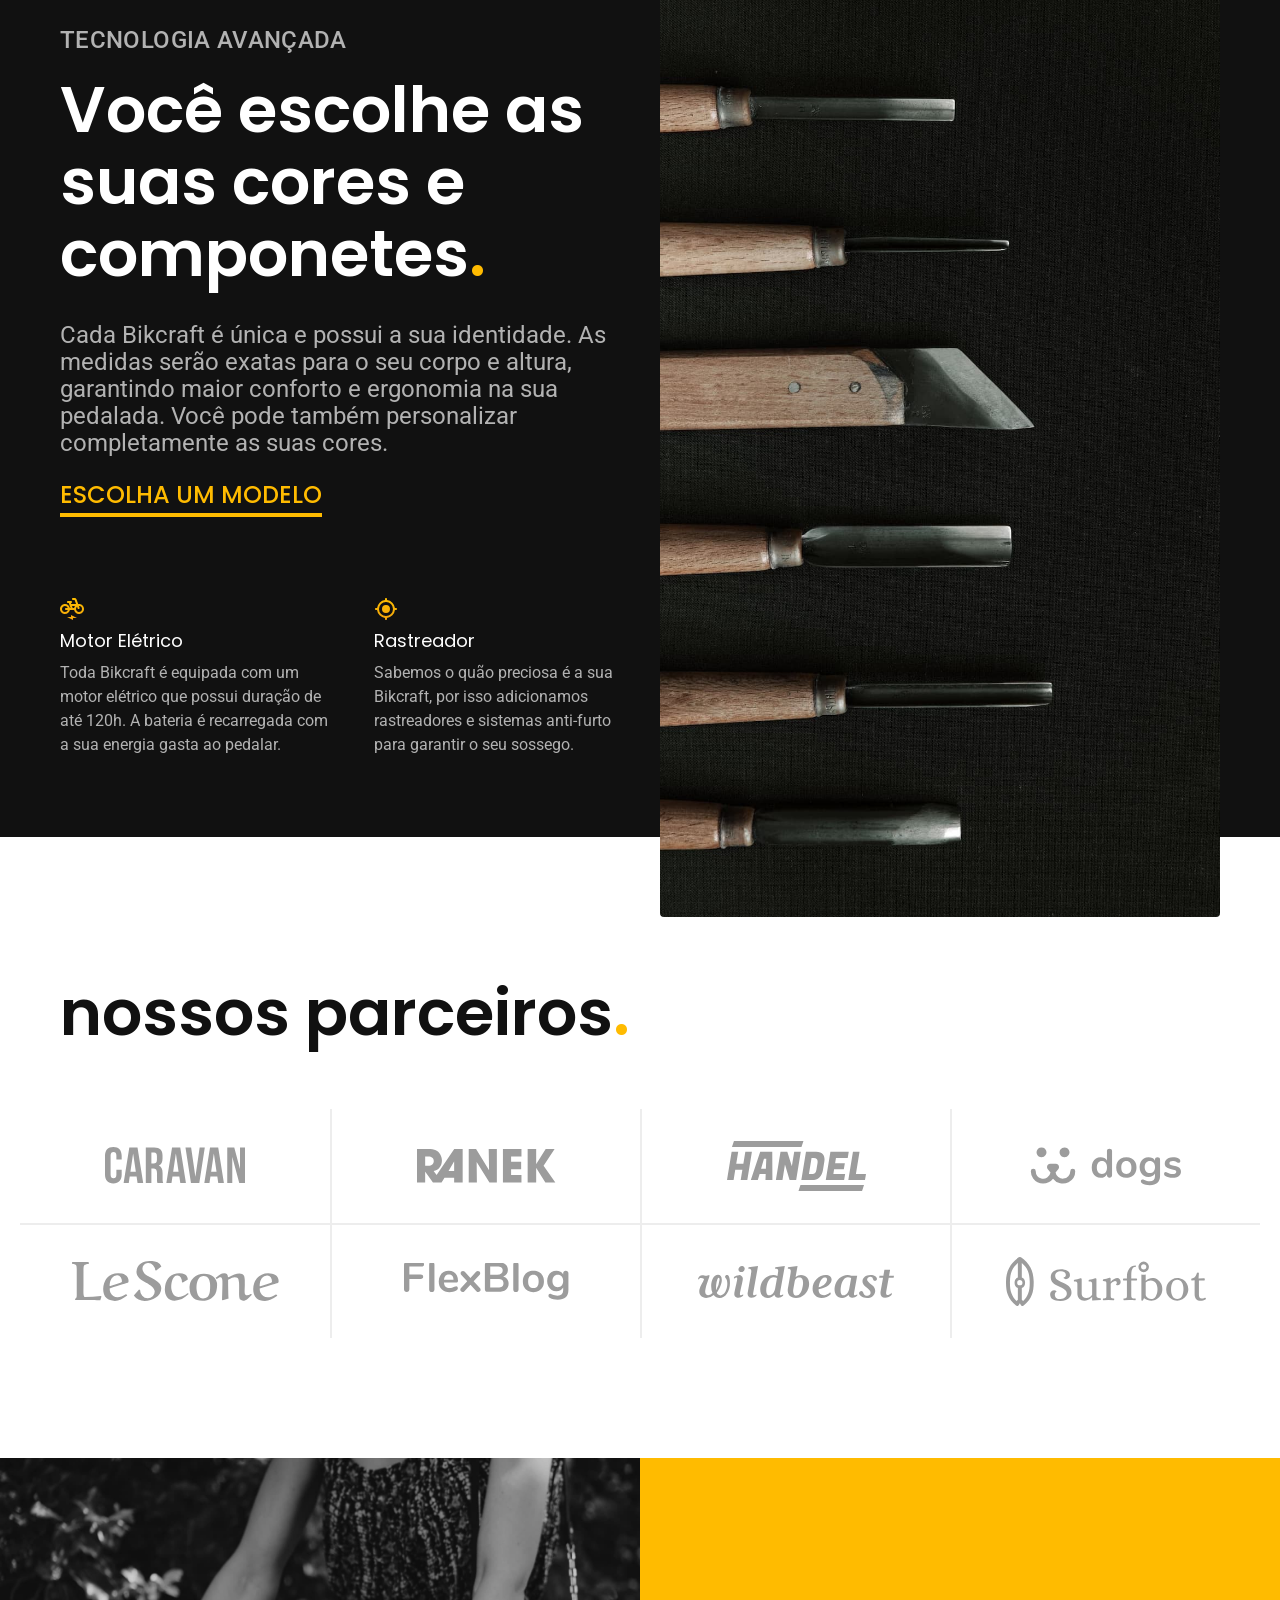
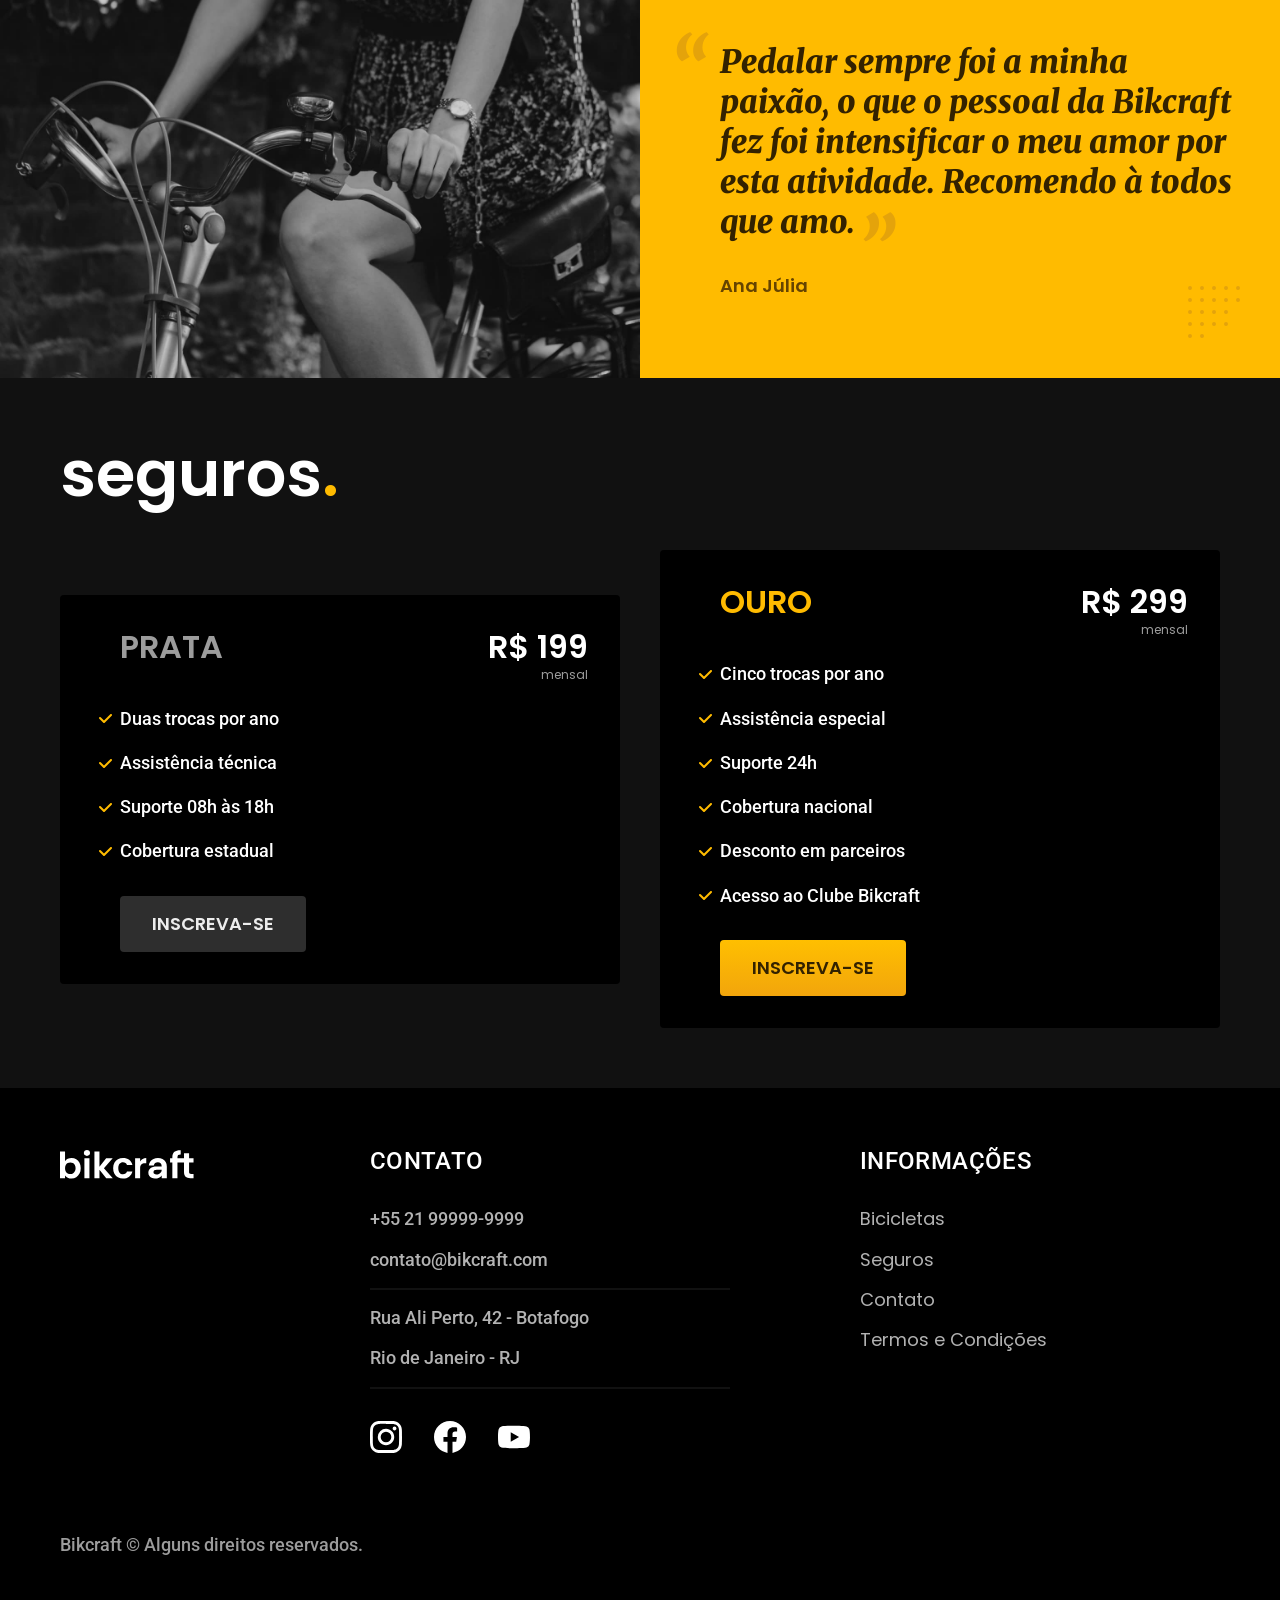
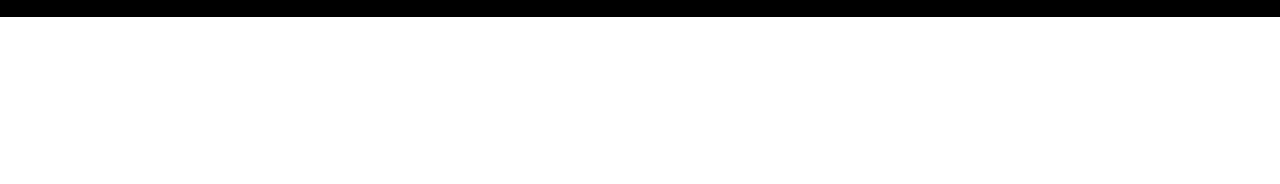
==== commit 6f55ee3e: "algumas melhorias para desempenho mobile e imagens menores" ====
--- a/index.html
+++ b/index.html
@@ -6,6 +6,8 @@
   <meta name="viewport" content="width=device-width, initial-scale=1.0">
   <title>Bikcraft</title>
   <meta name="description" content="Bicicletas elétricas de alta precisão e qualidade,  feitas sob medida para o cliente. Explore o mundo na sua velocidade com a Bikcraft.">
+
+  <link rel="preload" href="./css/style.css" as="style">
   <link rel="stylesheet" href="./css/style.css">
   <link rel="preconnect" href="https://fonts.googleapis.com">
   <link rel="preconnect" href="https://fonts.gstatic.com" crossorigin>
@@ -16,7 +18,7 @@
   <header class="header-bg">
     <div class="header container">
       <a href="./">
-        <img src="./img/bikcraft.svg" alt="Bikcraft">
+        <img src="./img/bikcraft.svg" width="136" height="32" alt="Bikcraft">
       </a>
       <nav aria-label="primaria">
         <ul class="header-menu font-1-m cor-0">
@@ -34,9 +36,10 @@
         <p class="font-2-l cor-5">Bicicletas elétricas de alta precisão e qualidade, feitas sob medida para o cliente. Explore o mundo na sua velocidade com a Bikcraft.</p>
         <a class="botao" href="./bicicletas.html">Escolha a sua</a>
       </div>
-      <div>
-        <img src="./img/fotos/introducao.jpg" alt="Bicicleta eletrica preta">
-      </div>
+      <picture>
+        <source media="(max-width: 800px)" srcset="./img/bicicletas/nimbus.jpg">
+        <img src="./img/fotos/introducao.jpg" width="1280" height="1600" alt="Bicicleta eletrica preta">
+      </picture>
     </div>
   </main>
   <article class="bicicletas-lista">
@@ -44,21 +47,21 @@
     <ul>
       <li>
         <a href="./bicicletas/magic.html">
-          <img src="/img/bicicletas/magic-home.jpg" alt="Bicicleta preta">
+          <img src="/img/bicicletas/magic-home.jpg" width="920" height="1040" alt="Bicicleta preta">
           <h3 class="font-1-xl">Magic Might</h3>
           <span class="font-2-m cor-8">R$ 2499</span>
         </a>
       </li>
       <li>
         <a href="./bicicletas/nimbus.html">
-          <img src="/img/bicicletas/nimbus-home.jpg" alt="Bicicleta preta">
+          <img src="/img/bicicletas/nimbus-home.jpg" width="920" height="1040" alt="Bicicleta preta">
           <h3 class="font-1-xl">Nimbus Stark</h3>
           <span class="font-2-m cor-8">R$ 4999</span>
         </a>
       </li>
       <li>
         <a href="./bicicletas/nebula.html">
-          <img src="/img/bicicletas/nebula-home.jpg" alt="Bicicleta branca">
+          <img src="/img/bicicletas/nebula-home.jpg" width="920" height="1040" alt="Bicicleta branca">
           <h3 class="font-1-xl">Nebula Cosmic</h3>
           <span class="font-2-m cor-8">R$ 3999</span>
         </a>
@@ -74,38 +77,38 @@
         <a class="link" href="./bicicletas.html">Escolha um modelo</a>
         <div class="tecnologia-vantagens">
           <div>
-            <img src="./img/icones/eletrica.svg" alt="">
+            <img src="./img/icones/eletrica.svg" width="24" height="24" alt="">
             <h3 class="font-1-m cor-0">Motor Elétrico</h3>
             <p class="font-2-s cor-5">Toda Bikcraft é equipada com um motor elétrico que possui duração de até 120h. A bateria é recarregada com a sua energia gasta ao pedalar.</p>
           </div>
           <div>
-            <img src="./img/icones/rastreador.svg" alt="">
+            <img src="./img/icones/rastreador.svg" width="24" height="24" alt="">
             <h3 class="font-1-m cor-0">Rastreador</h3>
             <p class="font-2-s cor-5">Sabemos o quão preciosa é a sua Bikcraft, por isso adicionamos rastreadores e sistemas anti-furto para garantir o seu sossego.</p>
           </div>
         </div>
       </div>
       <div class="tecnologia-imagem">
-        <img src="./img/fotos/tecnologia.jpg" alt="">
+        <img src="./img/fotos/tecnologia.jpg" width="1200" height="1920" alt="">
       </div>
     </div>
   </article>
   <section class="parceiros" aria-label="Nossos Parceiros">
     <h2 class="container font-1-xxl">nossos parceiros<span class="cor-p1">.</span></h2>
     <ul>
-      <li><img src="./img/parceiros/caravan.svg" alt="caravan"></li>
-      <li><img src="./img/parceiros/ranek.svg" alt="ranek"></li>
-      <li><img src="./img/parceiros/handel.svg" alt="handel"></li>
-      <li><img src="./img/parceiros/dogs.svg" alt="dogs"></li>
-      <li><img src="./img/parceiros/lescone.svg" alt="lescone."></li>
-      <li><img src="./img/parceiros/flexblog.svg" alt="flexblog"></li>
-      <li><img src="./img/parceiros/wildbeast.svg" alt="wildbeast"></li>
-      <li><img src="./img/parceiros/surfbot.svg" alt="surfbot"></li>
+      <li><img src="./img/parceiros/caravan.svg" width="140" height="38" alt="caravan"></li>
+      <li><img src="./img/parceiros/ranek.svg" width="139" height="36" alt="ranek"></li>
+      <li><img src="./img/parceiros/handel.svg" width="139" height="50" alt="handel"></li>
+      <li><img src="./img/parceiros/dogs.svg" width="152" height="39" alt="dogs"></li>
+      <li><img src="./img/parceiros/lescone.svg" width="208" height="41" alt="lescone."></li>
+      <li><img src="./img/parceiros/flexblog.svg" width="165" height="38" alt="flexblog"></li>
+      <li><img src="./img/parceiros/wildbeast.svg" width="196" height="34" alt="wildbeast"></li>
+      <li><img src="./img/parceiros/surfbot.svg" width="200" height="49" alt="surfbot"></li>
     </ul>
   </section>
   <section class="depoimento" aria-label="Depoimento">
     <div>
-      <img src="./img/fotos/depoimento.jpg" alt="Pessoa pedalando uma bicicleta bikcraft">
+      <img src="./img/fotos/depoimento.jpg" width="1560" height="1360" alt="Pessoa pedalando uma bicicleta bikcraft">
     </div>
     <div class="depoimento-conteudo">
       <blockquote class="font-1-xl cor-p5">
@@ -145,7 +148,7 @@
   </article>
   <footer class="footer-bg">
     <div class="footer container">
-      <img src="./img/bikcraft.svg" alt="">
+      <img src="./img/bikcraft.svg" width="136" height="32" alt="">
       <div class="footer-contato">
         <h3 class="font-2-l-b cor-0">Contato</h3>
         <ul class="font-2-m cor-5">
@@ -155,9 +158,9 @@
           <li>Rio de Janeiro - RJ</li>
         </ul>
         <div class="footer-redes">
-          <a href="./"><img src="./img/redes/instagram.svg" alt=""></a>
-          <a href="./"><img src="./img/redes/facebook.svg" alt=""></a>
-          <a href="./"><img src="./img/redes/youtube.svg" alt=""></a>
+          <a href="./"><img src="./img/redes/instagram.svg" width="32" height="32" alt=""></a>
+          <a href="./"><img src="./img/redes/facebook.svg" width="32" height="32" alt=""></a>
+          <a href="./"><img src="./img/redes/youtube.svg" width="32" height="32" alt=""></a>
         </div>
       </div>
       <div class="footer-informacoes">
--- a/css/style.css
+++ b/css/style.css
@@ -33,5 +33,8 @@
 @import "./contato/lojas.css";
 @import "./contato/formulario.css";
 
+/* Orçamento */
+@import "./orcamento/orcamento.css";
+
 /* Termos */
 @import "./termos/termos.css";
--- a/css/style.css
+++ b/css/style.css
@@ -33,5 +33,8 @@
 @import "./contato/lojas.css";
 @import "./contato/formulario.css";
 
+/* Orçamento */
+@import "./orcamento/orcamento.css";
+
 /* Termos */
 @import "./termos/termos.css";
